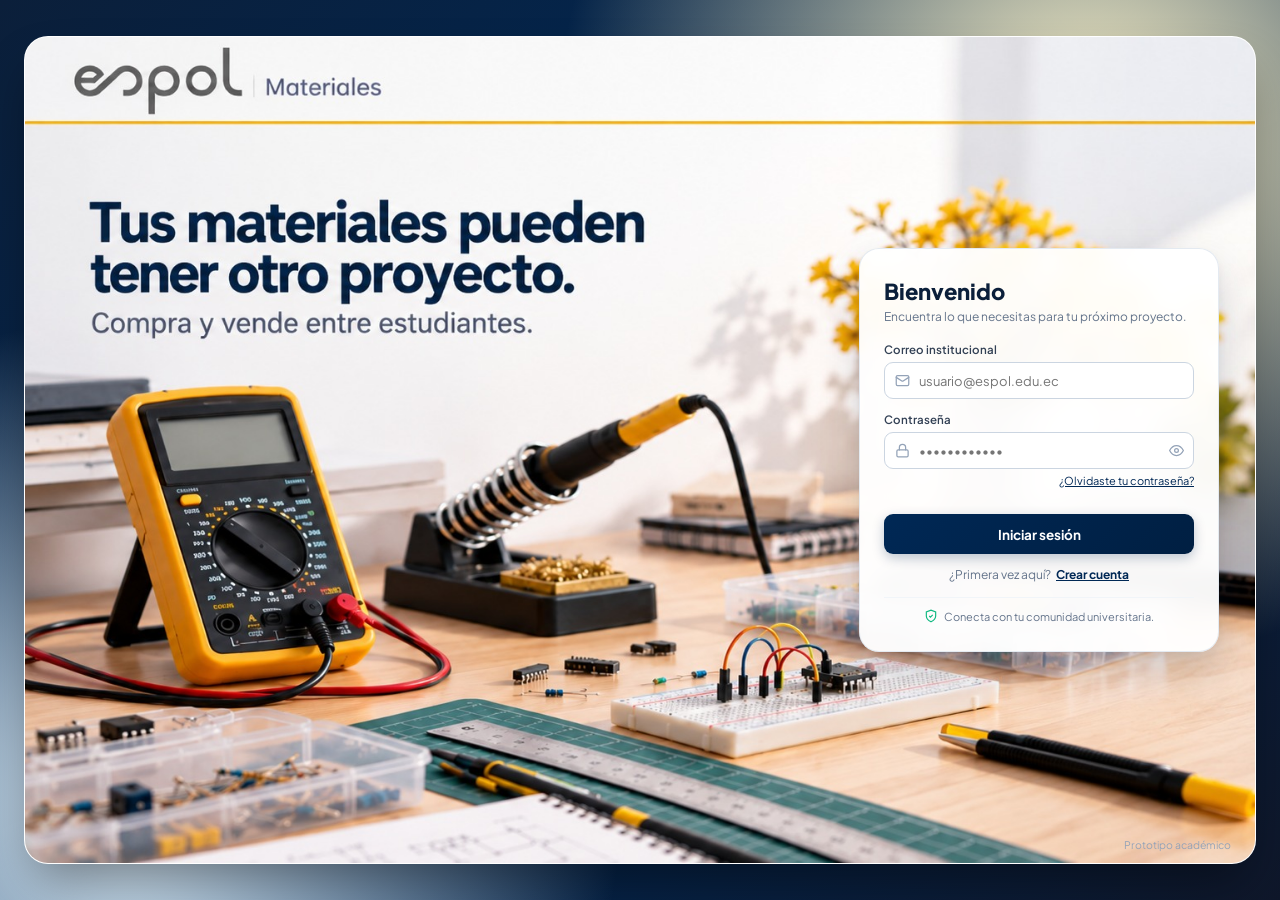
==== index.html @ a51bdaf1 "Enhance index.html with new styles and layout Updated styles and layout for improved design and resp" ====
<!DOCTYPE html>
<html lang="es">
<head>
  <meta charset="UTF-8" />
  <meta name="viewport" content="width=device-width, initial-scale=1.0" />
  <title>ESPOL Materiales</title>
  <link rel="preconnect" href="https://fonts.googleapis.com">
  <link rel="preconnect" href="https://fonts.gstatic.com" crossorigin>
  <link href="https://fonts.googleapis.com/css2?family=Plus+Jakarta+Sans:wght@400;500;600;700;800&display=swap" rel="stylesheet">
  <style>
    * {
      box-sizing: border-box;
      margin: 0;
      padding: 0;
      font-family: 'Plus Jakarta Sans', system-ui, -apple-system, sans-serif;
    }

    body {
      width: 100vw;
      height: 100vh;
      overflow: hidden;
      /* Fondo elegante que combina azul ESPOL con toques cálidos */
      background: radial-gradient(circle at 85% 15%, #fef3c7 0%, transparent 40%),
                  radial-gradient(circle at 10% 90%, #e0f2fe 0%, transparent 35%),
                  linear-gradient(135deg, #0b1f3a 0%, #002855 50%, #0f172a 100%);
      display: flex;
      justify-content: center;
      align-items: center;
      padding: 24px;
    }

    /* Contenedor tipo tarjeta marco */
    .viewport-canvas {
      position: relative;
      width: 100%;
      max-width: 1440px;
      height: 92vh;
      max-height: 850px;
      background: #ffffff;
      border-radius: 24px;
      overflow: hidden;
      box-shadow: 0 25px 50px -12px rgba(0, 0, 0, 0.45);
      border: 1px solid rgba(255, 255, 255, 0.2);
      display: flex;
      align-items: center;
    }

    /* Imagen con bordes redondeados y ajuste natural sin deformar */
    .bg-full {
      position: absolute;
      top: 0;
      left: 0;
      width: 100%;
      height: 100%;
      object-fit: cover;
      object-position: left center;
      z-index: 1;
    }

    /* Tarjeta de login flotante a la derecha */
    .login-container {
      position: absolute;
      top: 50%;
      right: 36px;
      transform: translateY(-50%);
      z-index: 10;
      width: 360px;
      max-width: 90%;
    }

    .login-card {
      background: rgba(255, 255, 255, 0.96);
      backdrop-filter: blur(12px);
      padding: 28px 24px;
      border-radius: 20px;
      box-shadow: 0 20px 40px rgba(0, 40, 85, 0.18), 0 4px 12px rgba(0, 0, 0, 0.05);
      border: 1px solid rgba(226, 232, 240, 0.9);
    }

    .login-card h2 {
      font-size: 22px;
      font-weight: 800;
      color: #0b1f3a;
      margin-bottom: 4px;
    }

    .login-card .subtitle {
      font-size: 12px;
      color: #64748b;
      margin-bottom: 18px;
    }

    .form-group {
      margin-bottom: 13px;
    }

    .form-group label {
      display: block;
      font-size: 11.5px;
      font-weight: 600;
      color: #334155;
      margin-bottom: 5px;
    }

    .input-wrapper {
      position: relative;
      display: flex;
      align-items: center;
    }

    .input-wrapper svg.icon-left {
      position: absolute;
      left: 11px;
      width: 15px;
      height: 15px;
      fill: none;
      stroke: #94a3b8;
      stroke-width: 2;
    }

    .input-wrapper input {
      width: 100%;
      padding: 9.5px 12px 9.5px 34px;
      border: 1px solid #cbd5e1;
      border-radius: 9px;
      font-size: 13px;
      color: #0f172a;
      outline: none;
      transition: all 0.2s;
    }

    .input-wrapper input:focus {
      border-color: #002855;
      box-shadow: 0 0 0 3px rgba(0, 40, 85, 0.1);
    }

    .password-toggle {
      position: absolute;
      right: 10px;
      background: none;
      border: none;
      cursor: pointer;
      display: flex;
      align-items: center;
      color: #94a3b8;
    }

    .forgot-link {
      display: flex;
      justify-content: flex-end;
      margin-top: 5px;
    }

    .forgot-link a {
      font-size: 11px;
      color: #002855;
      text-decoration: underline;
    }

    .btn-submit {
      width: 100%;
      margin-top: 14px;
      background: linear-gradient(135deg, #002855 0%, #001f42 100%);
      color: #ffffff;
      padding: 11.5px;
      border: none;
      border-radius: 9px;
      font-size: 13.5px;
      font-weight: 700;
      cursor: pointer;
      box-shadow: 0 4px 12px rgba(0, 40, 85, 0.25);
      transition: all 0.2s;
    }

    .btn-submit:hover {
      background: #001530;
      transform: translateY(-1px);
      box-shadow: 0 6px 16px rgba(0, 40, 85, 0.35);
    }

    .signup-row {
      text-align: center;
      margin-top: 13px;
      font-size: 12px;
      color: #64748b;
    }

    .signup-row a {
      color: #002855;
      font-weight: 700;
      text-decoration: underline;
      margin-left: 3px;
    }

    .community-badge {
      display: flex;
      align-items: center;
      justify-content: center;
      gap: 6px;
      margin-top: 15px;
      padding-top: 11px;
      border-top: 1px solid #f1f5f9;
      color: #64748b;
      font-size: 11px;
    }

    .community-badge svg {
      width: 14px;
      height: 14px;
      color: #10b981;
    }

    .academic-footer {
      position: absolute;
      bottom: 12px;
      right: 24px;
      font-size: 10.5px;
      color: #94a3b8;
      z-index: 10;
    }

    @media (max-width: 880px) {
      body {
        padding: 0;
      }
      .viewport-canvas {
        height: 100vh;
        border-radius: 0;
      }
      .login-container {
        position: relative;
        top: auto;
        right: auto;
        transform: none;
        margin: auto;
      }
    }
  </style>
</head>
<body>

  <div class="viewport-canvas">
    <img src="FONDO INICIAL.jpeg" alt="Fondo ESPOL Materiales" class="bg-full">

    <div class="login-container">
      <main class="login-card">
        <h2>Bienvenido</h2>
        <p class="subtitle">Encuentra lo que necesitas para tu próximo proyecto.</p>

        <form onsubmit="event.preventDefault(); window.location.href='dashboard.html';">
          <div class="form-group">
            <label for="email">Correo institucional</label>
            <div class="input-wrapper">
              <svg class="icon-left" viewBox="0 0 24 24" stroke-linecap="round" stroke-linejoin="round">
                <rect x="2" y="4" width="20" height="16" rx="2"></rect>
                <path d="m22 7-8.97 5.7a1.94 1.94 0 0 1-2.06 0L2 7"></path>
              </svg>
              <input type="email" id="email" placeholder="usuario@espol.edu.ec" required />
            </div>
          </div>

          <div class="form-group">
            <label for="password">Contraseña</label>
            <div class="input-wrapper">
              <svg class="icon-left" viewBox="0 0 24 24" stroke-linecap="round" stroke-linejoin="round">
                <rect x="3" y="11" width="18" height="11" rx="2" ry="2"></rect>
                <path d="M7 11V7a5 5 0 0 1 10 0v4"></path>
              </svg>
              <input type="password" id="password" placeholder="••••••••••••" required />
              <button type="button" class="password-toggle" id="togglePassword">
                <svg width="15" height="15" viewBox="0 0 24 24" fill="none" stroke="currentColor" stroke-width="2">
                  <path d="M1 12s4-8 11-8 11 8 11 8-4 8-11 8-11-8-11-8z"></path>
                  <circle cx="12" cy="12" r="3"></circle>
                </svg>
              </button>
            </div>
            <div class="forgot-link">
              <a href="#">¿Olvidaste tu contraseña?</a>
            </div>
          </div>

          <button type="submit" class="btn-submit">Iniciar sesión</button>

          <div class="signup-row">
            ¿Primera vez aquí? <a href="#">Crear cuenta</a>
          </div>

          <div class="community-badge">
            <svg viewBox="0 0 24 24" fill="none" stroke="currentColor" stroke-width="2">
              <path d="M12 22s8-4 8-10V5l-8-3-8 3v7c0 6 8 10 8 10z"></path>
              <path d="m9 12 2 2 4-4"></path>
            </svg>
            <span>Conecta con tu comunidad universitaria.</span>
          </div>
        </form>
      </main>
    </div>

    <div class="academic-footer">
      Prototipo académico
    </div>
  </div>

  <script>
    const toggleBtn = document.getElementById('togglePassword');
    const pwdInput = document.getElementById('password');
    toggleBtn.addEventListener('click', () => {
      pwdInput.type = pwdInput.type === 'password' ? 'text' : 'password';
    });
  </script>
</body>
</html>
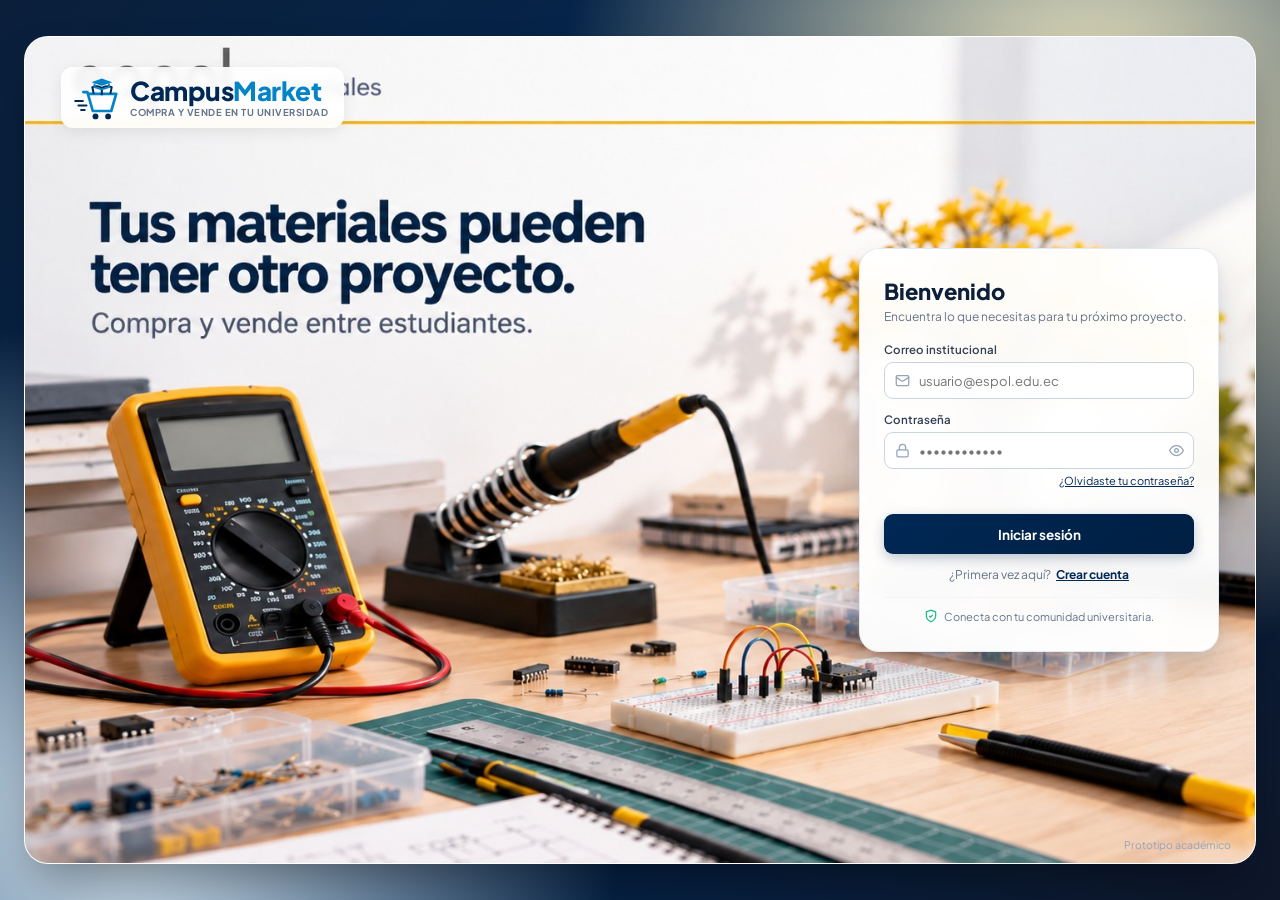
==== commit 0528ffe6: "Update title and add logo to index.html" ====
--- a/index.html
+++ b/index.html
@@ -3,7 +3,7 @@
 <head>
   <meta charset="UTF-8" />
   <meta name="viewport" content="width=device-width, initial-scale=1.0" />
-  <title>ESPOL Materiales</title>
+  <title>CampusMarket - Iniciar Sesión</title>
   <link rel="preconnect" href="https://fonts.googleapis.com">
   <link rel="preconnect" href="https://fonts.gstatic.com" crossorigin>
   <link href="https://fonts.googleapis.com/css2?family=Plus+Jakarta+Sans:wght@400;500;600;700;800&display=swap" rel="stylesheet">
@@ -19,7 +19,7 @@
       width: 100vw;
       height: 100vh;
       overflow: hidden;
-      /* Fondo elegante que combina azul ESPOL con toques cálidos */
+      /* Fondo elegante que combina azul con toques cálidos */
       background: radial-gradient(circle at 85% 15%, #fef3c7 0%, transparent 40%),
                   radial-gradient(circle at 10% 90%, #e0f2fe 0%, transparent 35%),
                   linear-gradient(135deg, #0b1f3a 0%, #002855 50%, #0f172a 100%);
@@ -55,6 +55,48 @@
       object-fit: cover;
       object-position: left center;
       z-index: 1;
+    }
+
+    /* LOGOTIPO NUEVO FLOTANTE (ESTILO CARRITO + LIBRO) */
+    .brand-top-left {
+      position: absolute;
+      top: 30px;
+      left: 36px;
+      z-index: 20;
+      display: flex;
+      align-items: center;
+      gap: 12px;
+      text-decoration: none;
+      background: rgba(255, 255, 255, 0.9);
+      padding: 8px 16px 8px 12px;
+      border-radius: 12px;
+      box-shadow: 0 4px 15px rgba(0,0,0,0.08);
+      backdrop-filter: blur(4px);
+    }
+    
+    .brand-text-container {
+      display: flex;
+      flex-direction: column;
+    }
+    
+    .brand-logo-text {
+      font-size: 26px;
+      font-weight: 800;
+      color: #002855;
+      letter-spacing: -0.5px;
+      line-height: 1.1;
+    }
+    
+    .brand-logo-text span {
+      color: #0284c7;
+    }
+    
+    .brand-subtitle {
+      font-size: 9.5px;
+      font-weight: 700;
+      color: #64748b;
+      letter-spacing: 0.5px;
+      text-transform: uppercase;
     }
 
     /* Tarjeta de login flotante a la derecha */
@@ -234,13 +276,40 @@
         transform: none;
         margin: auto;
       }
+      .brand-top-left {
+        top: 16px;
+        left: 16px;
+      }
     }
   </style>
 </head>
 <body>
 
   <div class="viewport-canvas">
-    <img src="FONDO INICIAL.jpeg" alt="Fondo ESPOL Materiales" class="bg-full">
+    <img src="FONDO INICIAL.jpeg" alt="Fondo CampusMarket" class="bg-full">
+
+    <!-- LOGO AÑADIDO EXACTAMENTE COMO EL DISEÑO SOLICITADO -->
+    <a href="#" class="brand-top-left">
+      <svg width="45" height="45" viewBox="0 0 100 100" fill="none" xmlns="http://www.w3.org/2000/svg">
+        <!-- Líneas de velocidad traseras -->
+        <path d="M 5 58 L 22 58 M 12 68 L 30 68 M 18 78 L 26 78" stroke="#002855" stroke-width="4.5" stroke-linecap="round"/>
+        <!-- Estructura del carrito -->
+        <path d="M 23 38 L 32 38 L 44 80 L 85 80 L 96 42 L 35 42" fill="none" stroke="#0284c7" stroke-width="6" stroke-linecap="round" stroke-linejoin="round"/>
+        <!-- Ruedas -->
+        <circle cx="50" cy="92" r="6.5" fill="#002855"/>
+        <circle cx="78" cy="92" r="6.5" fill="#002855"/>
+        <!-- Libro abierto interior -->
+        <path d="M 46 42 L 43 27 Q 56 22 64 29 Q 73 22 86 27 L 83 42" fill="none" stroke="#002855" stroke-width="4.5" stroke-linejoin="round"/>
+        <line x1="64" y1="29" x2="64" y2="45" stroke="#002855" stroke-width="4.5"/>
+        <!-- Birrete universitario superior -->
+        <polygon points="64,8 41,16 64,24 87,16" fill="#0284c7"/>
+        <path d="M 48,19 V 27 L 64,32 L 80,27 V 19" fill="none" stroke="#0284c7" stroke-width="4" stroke-linejoin="round"/>
+      </svg>
+      <div class="brand-text-container">
+        <span class="brand-logo-text">Campus<span>Market</span></span>
+        <span class="brand-subtitle">Compra y vende en tu universidad</span>
+      </div>
+    </a>
 
     <div class="login-container">
       <main class="login-card">
@@ -282,7 +351,7 @@
           <button type="submit" class="btn-submit">Iniciar sesión</button>
 
           <div class="signup-row">
-            ¿Primera vez aquí? <a href="#">Crear cuenta</a>
+            ¿Primera vez aquí? <a href="registro.html">Crear cuenta</a>
           </div>
 
           <div class="community-badge">
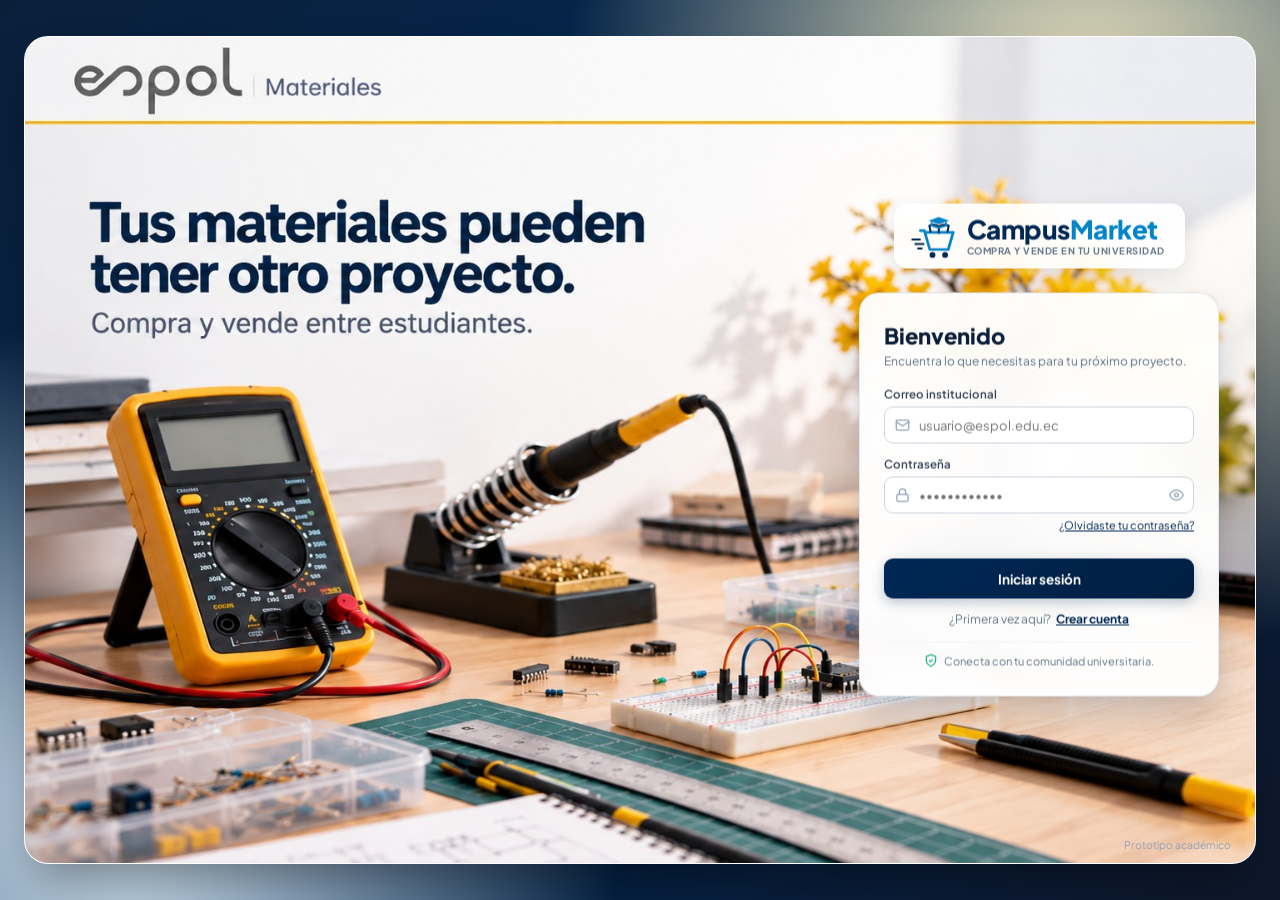
==== commit fe795898: "Refactor login layout and styles in index.html Reposition logo and adjust styles for login wrapper a" ====
--- a/index.html
+++ b/index.html
@@ -19,7 +19,6 @@
       width: 100vw;
       height: 100vh;
       overflow: hidden;
-      /* Fondo elegante que combina azul con toques cálidos */
       background: radial-gradient(circle at 85% 15%, #fef3c7 0%, transparent 40%),
                   radial-gradient(circle at 10% 90%, #e0f2fe 0%, transparent 35%),
                   linear-gradient(135deg, #0b1f3a 0%, #002855 50%, #0f172a 100%);
@@ -29,7 +28,6 @@
       padding: 24px;
     }
 
-    /* Contenedor tipo tarjeta marco */
     .viewport-canvas {
       position: relative;
       width: 100%;
@@ -45,7 +43,6 @@
       align-items: center;
     }
 
-    /* Imagen con bordes redondeados y ajuste natural sin deformar */
     .bg-full {
       position: absolute;
       top: 0;
@@ -57,21 +54,31 @@
       z-index: 1;
     }
 
-    /* LOGOTIPO NUEVO FLOTANTE (ESTILO CARRITO + LIBRO) */
-    .brand-top-left {
-      position: absolute;
-      top: 30px;
-      left: 36px;
-      z-index: 20;
+    .login-wrapper {
+      position: absolute;
+      top: 50%;
+      right: 36px;
+      transform: translateY(-50%);
+      z-index: 10;
+      width: 360px;
+      max-width: 90%;
+      display: flex;
+      flex-direction: column;
+      align-items: center;
+    }
+
+    /* LOGOTIPO REPOSICIONADO SOBRE LA TARJETA */
+    .brand-top-center {
       display: flex;
       align-items: center;
       gap: 12px;
       text-decoration: none;
-      background: rgba(255, 255, 255, 0.9);
-      padding: 8px 16px 8px 12px;
-      border-radius: 12px;
-      box-shadow: 0 4px 15px rgba(0,0,0,0.08);
-      backdrop-filter: blur(4px);
+      background: rgba(255, 255, 255, 0.95);
+      padding: 10px 20px 10px 16px;
+      border-radius: 14px;
+      box-shadow: 0 8px 25px rgba(0,0,0,0.1);
+      backdrop-filter: blur(8px);
+      margin-bottom: 24px; /* Espacio entre el logo y la tarjeta de login */
     }
     
     .brand-text-container {
@@ -99,17 +106,6 @@
       text-transform: uppercase;
     }
 
-    /* Tarjeta de login flotante a la derecha */
-    .login-container {
-      position: absolute;
-      top: 50%;
-      right: 36px;
-      transform: translateY(-50%);
-      z-index: 10;
-      width: 360px;
-      max-width: 90%;
-    }
-
     .login-card {
       background: rgba(255, 255, 255, 0.96);
       backdrop-filter: blur(12px);
@@ -117,6 +113,7 @@
       border-radius: 20px;
       box-shadow: 0 20px 40px rgba(0, 40, 85, 0.18), 0 4px 12px rgba(0, 0, 0, 0.05);
       border: 1px solid rgba(226, 232, 240, 0.9);
+      width: 100%;
     }
 
     .login-card h2 {
@@ -269,17 +266,13 @@
         height: 100vh;
         border-radius: 0;
       }
-      .login-container {
+      .login-wrapper {
         position: relative;
         top: auto;
         right: auto;
         transform: none;
         margin: auto;
       }
-      .brand-top-left {
-        top: 16px;
-        left: 16px;
-      }
     }
   </style>
 </head>
@@ -288,30 +281,31 @@
   <div class="viewport-canvas">
     <img src="FONDO INICIAL.jpeg" alt="Fondo CampusMarket" class="bg-full">
 
-    <!-- LOGO AÑADIDO EXACTAMENTE COMO EL DISEÑO SOLICITADO -->
-    <a href="#" class="brand-top-left">
-      <svg width="45" height="45" viewBox="0 0 100 100" fill="none" xmlns="http://www.w3.org/2000/svg">
-        <!-- Líneas de velocidad traseras -->
-        <path d="M 5 58 L 22 58 M 12 68 L 30 68 M 18 78 L 26 78" stroke="#002855" stroke-width="4.5" stroke-linecap="round"/>
-        <!-- Estructura del carrito -->
-        <path d="M 23 38 L 32 38 L 44 80 L 85 80 L 96 42 L 35 42" fill="none" stroke="#0284c7" stroke-width="6" stroke-linecap="round" stroke-linejoin="round"/>
-        <!-- Ruedas -->
-        <circle cx="50" cy="92" r="6.5" fill="#002855"/>
-        <circle cx="78" cy="92" r="6.5" fill="#002855"/>
-        <!-- Libro abierto interior -->
-        <path d="M 46 42 L 43 27 Q 56 22 64 29 Q 73 22 86 27 L 83 42" fill="none" stroke="#002855" stroke-width="4.5" stroke-linejoin="round"/>
-        <line x1="64" y1="29" x2="64" y2="45" stroke="#002855" stroke-width="4.5"/>
-        <!-- Birrete universitario superior -->
-        <polygon points="64,8 41,16 64,24 87,16" fill="#0284c7"/>
-        <path d="M 48,19 V 27 L 64,32 L 80,27 V 19" fill="none" stroke="#0284c7" stroke-width="4" stroke-linejoin="round"/>
-      </svg>
-      <div class="brand-text-container">
-        <span class="brand-logo-text">Campus<span>Market</span></span>
-        <span class="brand-subtitle">Compra y vende en tu universidad</span>
-      </div>
-    </a>
-
-    <div class="login-container">
+    <div class="login-wrapper">
+      
+      <!-- LOGO MOVIDO ARRIBA DE "BIENVENIDO" -->
+      <a href="#" class="brand-top-center">
+        <svg width="45" height="45" viewBox="0 0 100 100" fill="none" xmlns="http://www.w3.org/2000/svg">
+          <!-- Líneas de velocidad traseras -->
+          <path d="M 5 58 L 22 58 M 12 68 L 30 68 M 18 78 L 26 78" stroke="#002855" stroke-width="4.5" stroke-linecap="round"/>
+          <!-- Estructura del carrito -->
+          <path d="M 23 38 L 32 38 L 44 80 L 85 80 L 96 42 L 35 42" fill="none" stroke="#0284c7" stroke-width="6" stroke-linecap="round" stroke-linejoin="round"/>
+          <!-- Ruedas -->
+          <circle cx="50" cy="92" r="6.5" fill="#002855"/>
+          <circle cx="78" cy="92" r="6.5" fill="#002855"/>
+          <!-- Libro abierto interior -->
+          <path d="M 46 42 L 43 27 Q 56 22 64 29 Q 73 22 86 27 L 83 42" fill="none" stroke="#002855" stroke-width="4.5" stroke-linejoin="round"/>
+          <line x1="64" y1="29" x2="64" y2="45" stroke="#002855" stroke-width="4.5"/>
+          <!-- Birrete universitario superior -->
+          <polygon points="64,8 41,16 64,24 87,16" fill="#0284c7"/>
+          <path d="M 48,19 V 27 L 64,32 L 80,27 V 19" fill="none" stroke="#0284c7" stroke-width="4" stroke-linejoin="round"/>
+        </svg>
+        <div class="brand-text-container">
+          <span class="brand-logo-text">Campus<span>Market</span></span>
+          <span class="brand-subtitle">Compra y vende en tu universidad</span>
+        </div>
+      </a>
+
       <main class="login-card">
         <h2>Bienvenido</h2>
         <p class="subtitle">Encuentra lo que necesitas para tu próximo proyecto.</p>
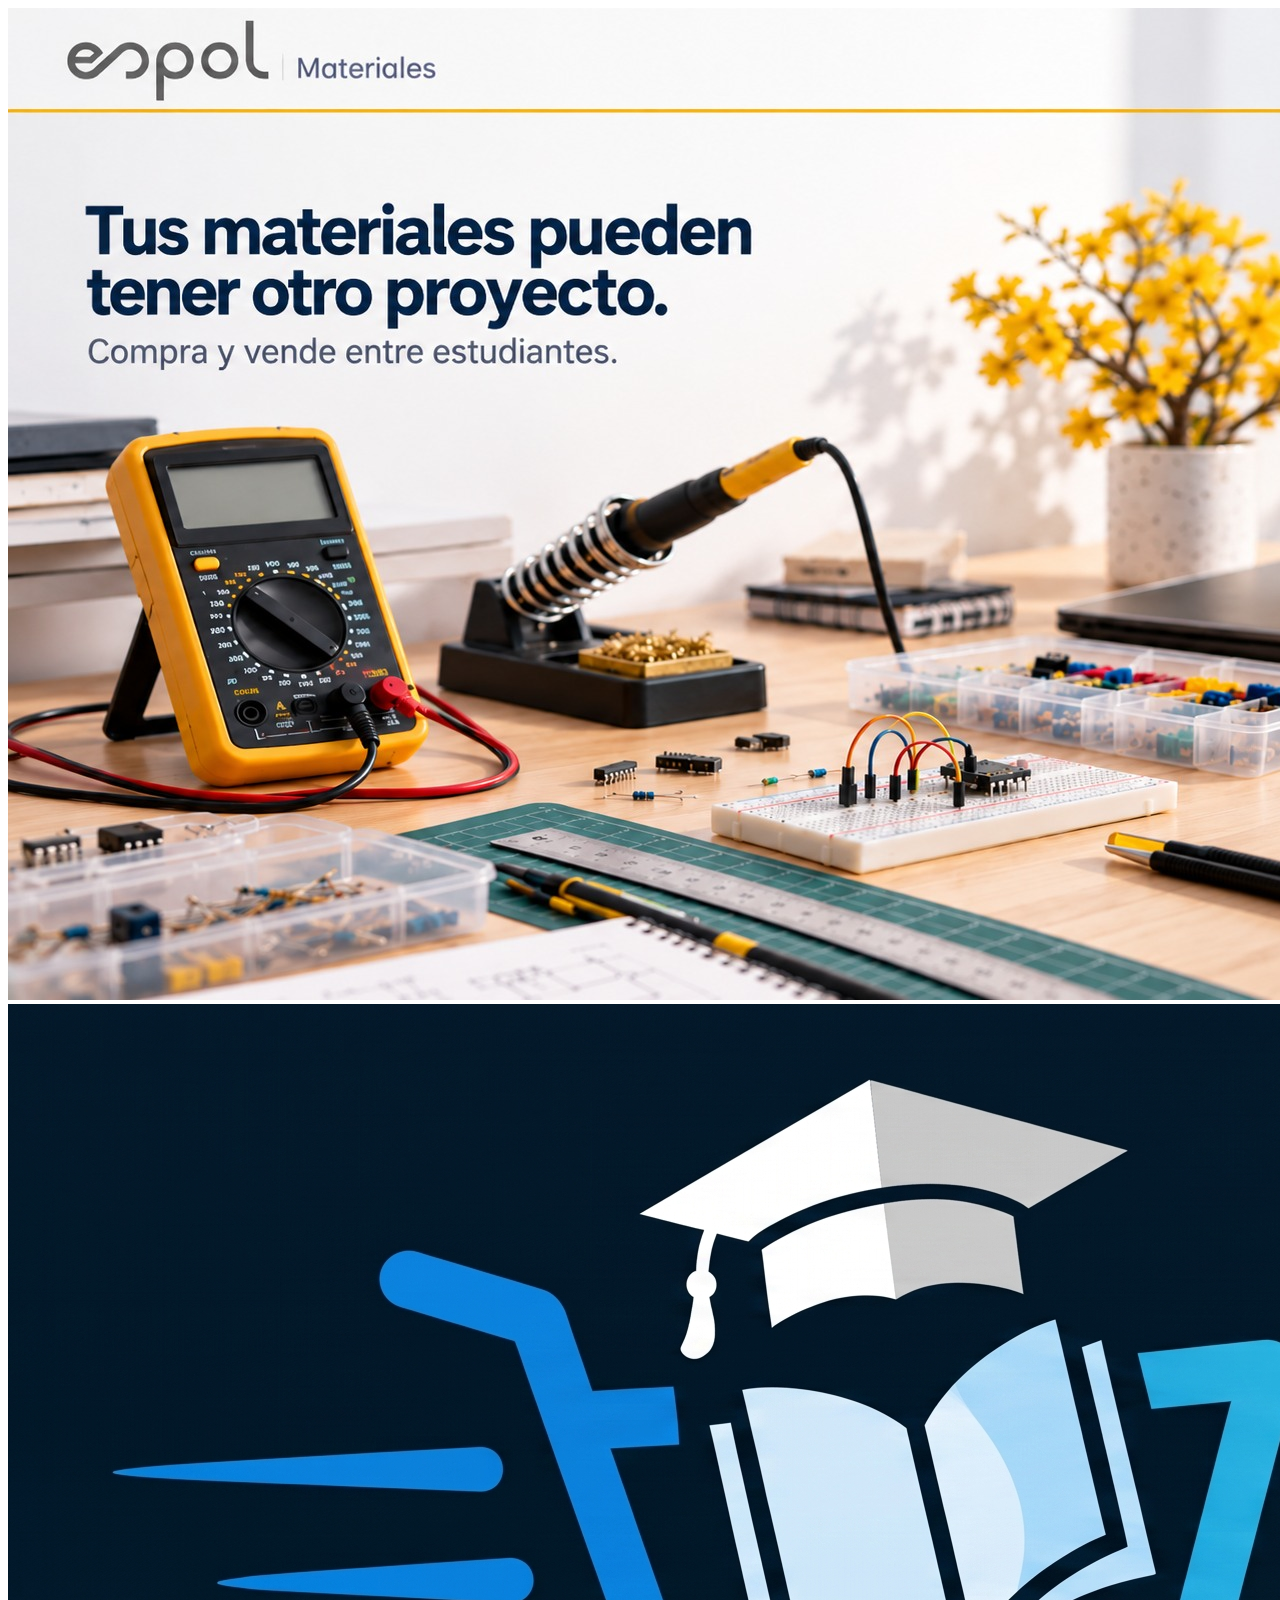
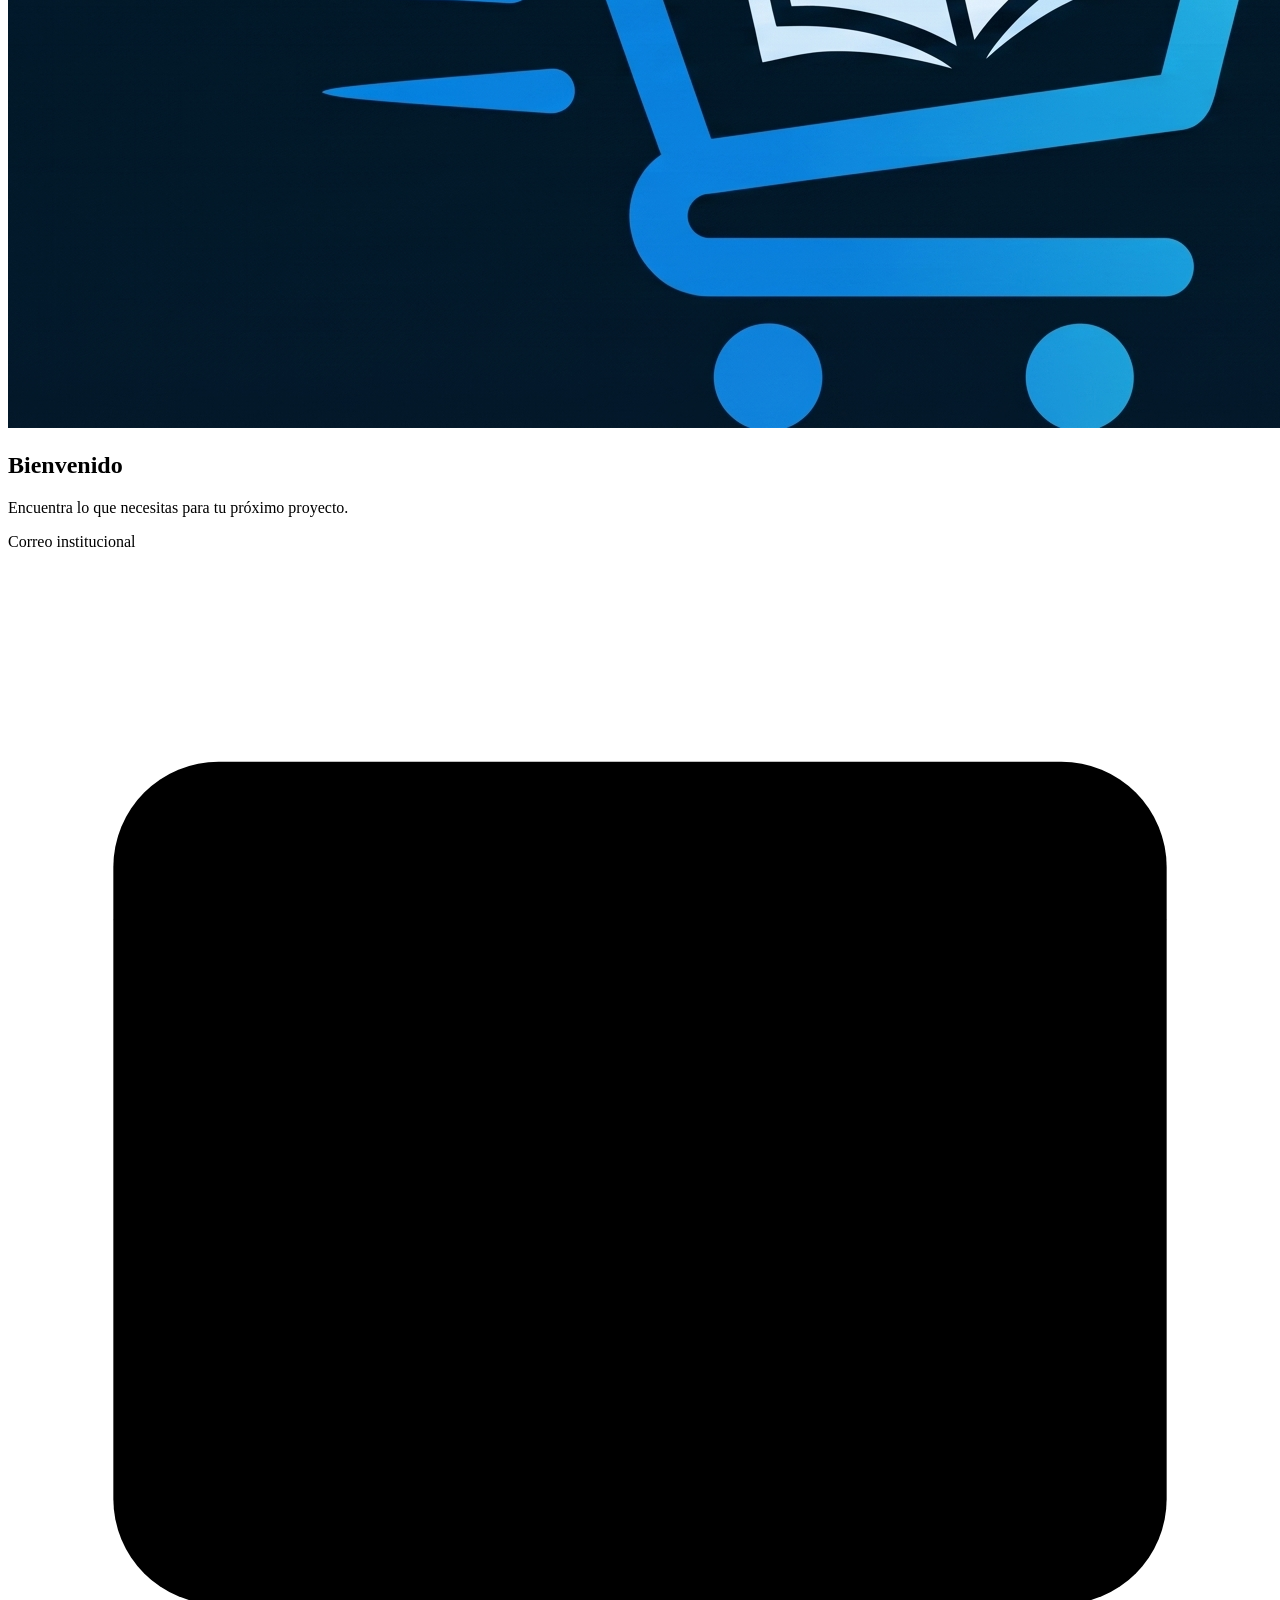
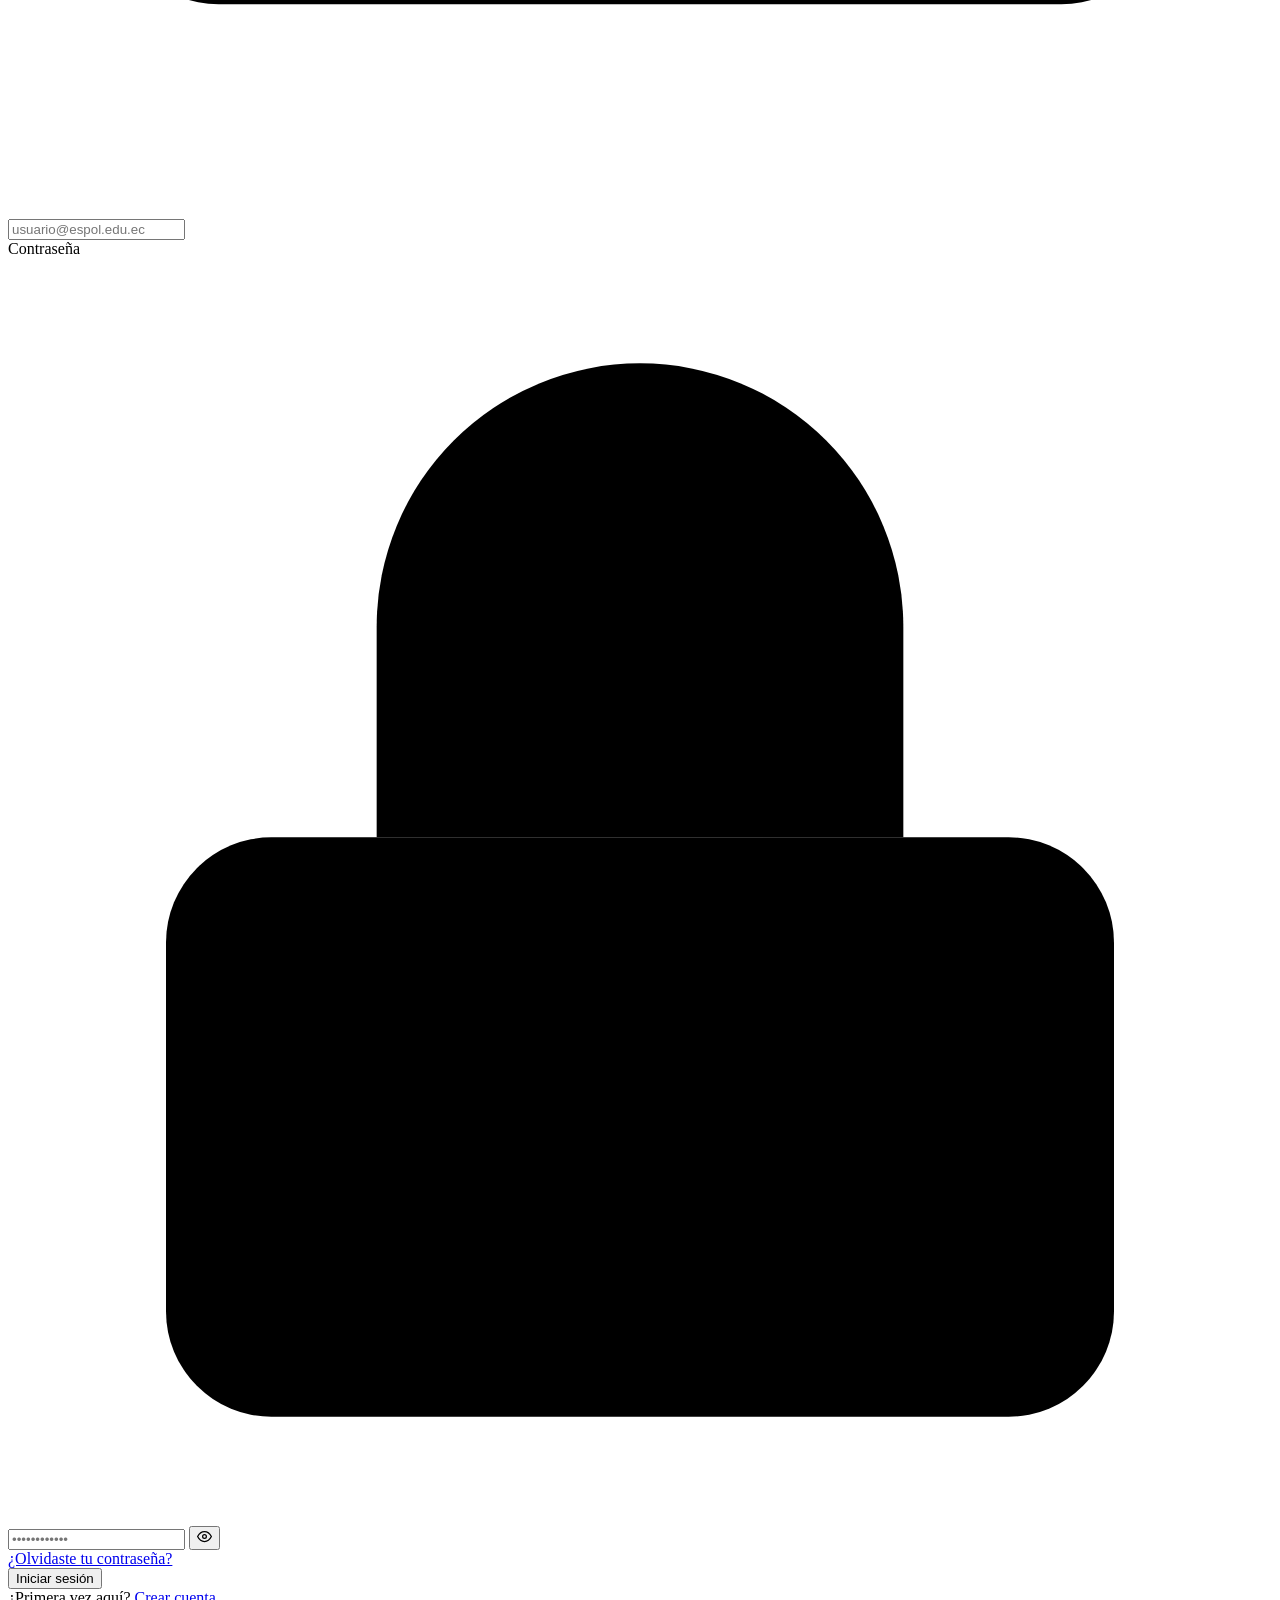
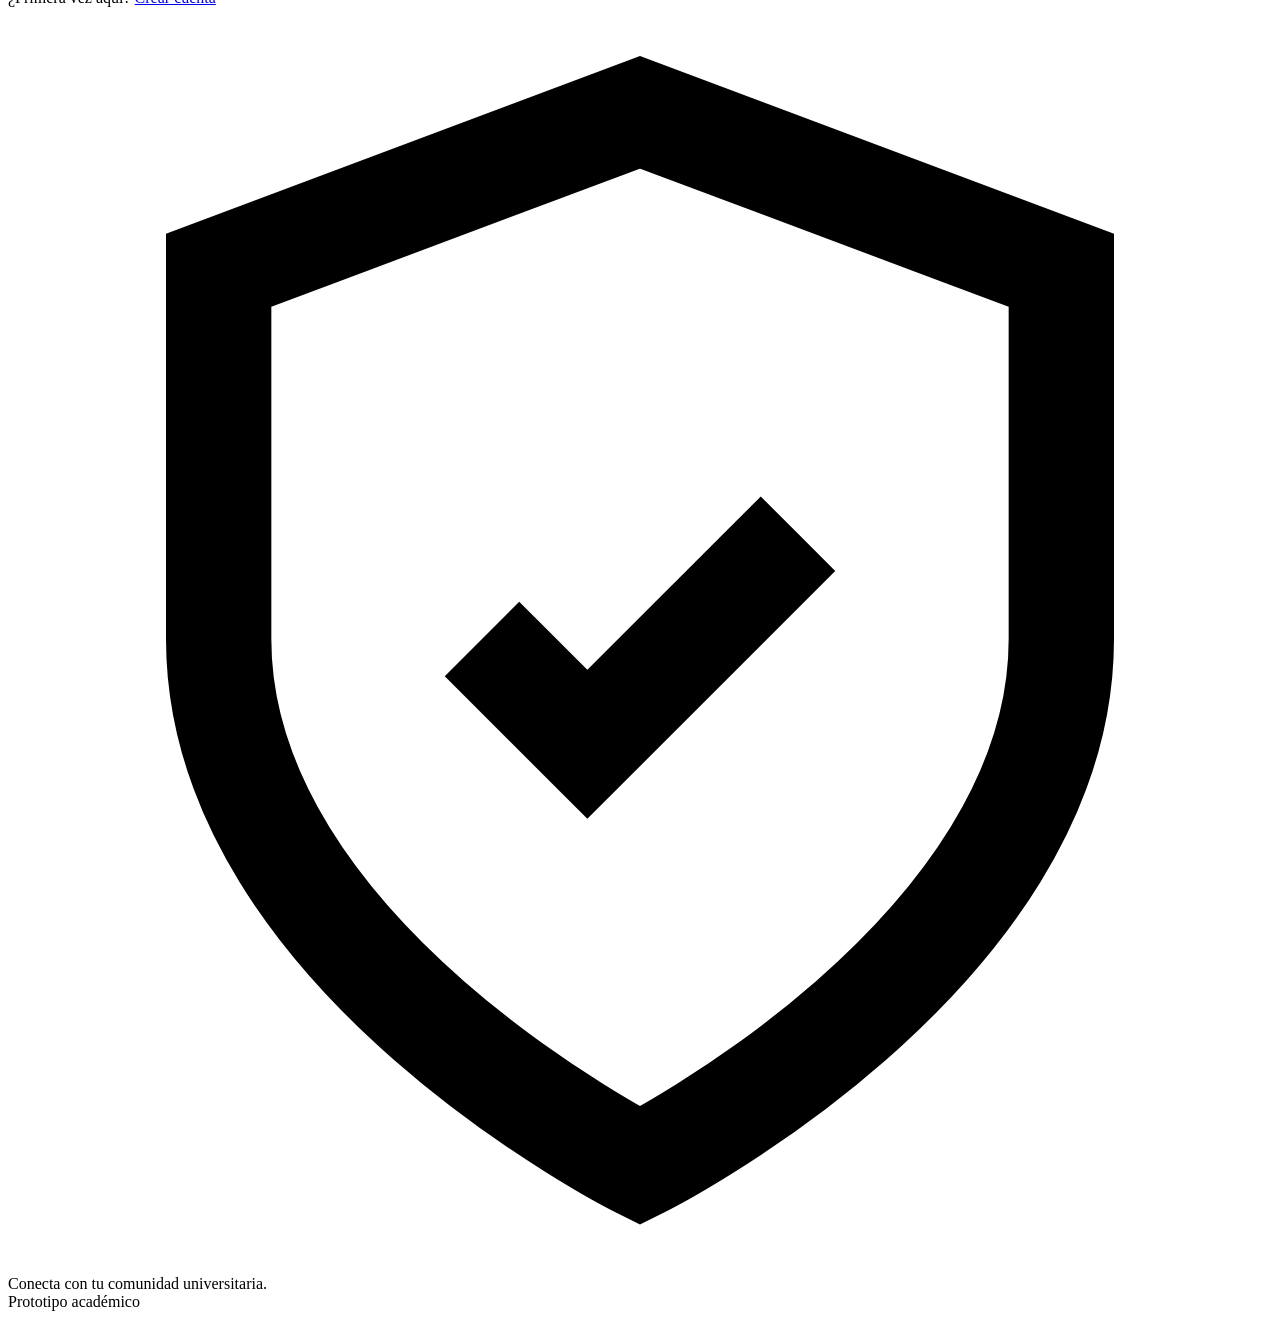
==== commit c0cb40a8: "Refactor index.html to use external CSS and update logo Removed inline styles and added a link to an" ====
--- a/index.html
+++ b/index.html
@@ -7,303 +7,20 @@
   <link rel="preconnect" href="https://fonts.googleapis.com">
   <link rel="preconnect" href="https://fonts.gstatic.com" crossorigin>
   <link href="https://fonts.googleapis.com/css2?family=Plus+Jakarta+Sans:wght@400;500;600;700;800&display=swap" rel="stylesheet">
-  <style>
-    * {
-      box-sizing: border-box;
-      margin: 0;
-      padding: 0;
-      font-family: 'Plus Jakarta Sans', system-ui, -apple-system, sans-serif;
-    }
+  <!-- Conectado al CSS centralizado -->
+  <link rel="stylesheet" href="style.css">
+</head>
+<body class="body-auth">
 
-    body {
-      width: 100vw;
-      height: 100vh;
-      overflow: hidden;
-      background: radial-gradient(circle at 85% 15%, #fef3c7 0%, transparent 40%),
-                  radial-gradient(circle at 10% 90%, #e0f2fe 0%, transparent 35%),
-                  linear-gradient(135deg, #0b1f3a 0%, #002855 50%, #0f172a 100%);
-      display: flex;
-      justify-content: center;
-      align-items: center;
-      padding: 24px;
-    }
-
-    .viewport-canvas {
-      position: relative;
-      width: 100%;
-      max-width: 1440px;
-      height: 92vh;
-      max-height: 850px;
-      background: #ffffff;
-      border-radius: 24px;
-      overflow: hidden;
-      box-shadow: 0 25px 50px -12px rgba(0, 0, 0, 0.45);
-      border: 1px solid rgba(255, 255, 255, 0.2);
-      display: flex;
-      align-items: center;
-    }
-
-    .bg-full {
-      position: absolute;
-      top: 0;
-      left: 0;
-      width: 100%;
-      height: 100%;
-      object-fit: cover;
-      object-position: left center;
-      z-index: 1;
-    }
-
-    .login-wrapper {
-      position: absolute;
-      top: 50%;
-      right: 36px;
-      transform: translateY(-50%);
-      z-index: 10;
-      width: 360px;
-      max-width: 90%;
-      display: flex;
-      flex-direction: column;
-      align-items: center;
-    }
-
-    /* LOGOTIPO REPOSICIONADO SOBRE LA TARJETA */
-    .brand-top-center {
-      display: flex;
-      align-items: center;
-      gap: 12px;
-      text-decoration: none;
-      background: rgba(255, 255, 255, 0.95);
-      padding: 10px 20px 10px 16px;
-      border-radius: 14px;
-      box-shadow: 0 8px 25px rgba(0,0,0,0.1);
-      backdrop-filter: blur(8px);
-      margin-bottom: 24px; /* Espacio entre el logo y la tarjeta de login */
-    }
-    
-    .brand-text-container {
-      display: flex;
-      flex-direction: column;
-    }
-    
-    .brand-logo-text {
-      font-size: 26px;
-      font-weight: 800;
-      color: #002855;
-      letter-spacing: -0.5px;
-      line-height: 1.1;
-    }
-    
-    .brand-logo-text span {
-      color: #0284c7;
-    }
-    
-    .brand-subtitle {
-      font-size: 9.5px;
-      font-weight: 700;
-      color: #64748b;
-      letter-spacing: 0.5px;
-      text-transform: uppercase;
-    }
-
-    .login-card {
-      background: rgba(255, 255, 255, 0.96);
-      backdrop-filter: blur(12px);
-      padding: 28px 24px;
-      border-radius: 20px;
-      box-shadow: 0 20px 40px rgba(0, 40, 85, 0.18), 0 4px 12px rgba(0, 0, 0, 0.05);
-      border: 1px solid rgba(226, 232, 240, 0.9);
-      width: 100%;
-    }
-
-    .login-card h2 {
-      font-size: 22px;
-      font-weight: 800;
-      color: #0b1f3a;
-      margin-bottom: 4px;
-    }
-
-    .login-card .subtitle {
-      font-size: 12px;
-      color: #64748b;
-      margin-bottom: 18px;
-    }
-
-    .form-group {
-      margin-bottom: 13px;
-    }
-
-    .form-group label {
-      display: block;
-      font-size: 11.5px;
-      font-weight: 600;
-      color: #334155;
-      margin-bottom: 5px;
-    }
-
-    .input-wrapper {
-      position: relative;
-      display: flex;
-      align-items: center;
-    }
-
-    .input-wrapper svg.icon-left {
-      position: absolute;
-      left: 11px;
-      width: 15px;
-      height: 15px;
-      fill: none;
-      stroke: #94a3b8;
-      stroke-width: 2;
-    }
-
-    .input-wrapper input {
-      width: 100%;
-      padding: 9.5px 12px 9.5px 34px;
-      border: 1px solid #cbd5e1;
-      border-radius: 9px;
-      font-size: 13px;
-      color: #0f172a;
-      outline: none;
-      transition: all 0.2s;
-    }
-
-    .input-wrapper input:focus {
-      border-color: #002855;
-      box-shadow: 0 0 0 3px rgba(0, 40, 85, 0.1);
-    }
-
-    .password-toggle {
-      position: absolute;
-      right: 10px;
-      background: none;
-      border: none;
-      cursor: pointer;
-      display: flex;
-      align-items: center;
-      color: #94a3b8;
-    }
-
-    .forgot-link {
-      display: flex;
-      justify-content: flex-end;
-      margin-top: 5px;
-    }
-
-    .forgot-link a {
-      font-size: 11px;
-      color: #002855;
-      text-decoration: underline;
-    }
-
-    .btn-submit {
-      width: 100%;
-      margin-top: 14px;
-      background: linear-gradient(135deg, #002855 0%, #001f42 100%);
-      color: #ffffff;
-      padding: 11.5px;
-      border: none;
-      border-radius: 9px;
-      font-size: 13.5px;
-      font-weight: 700;
-      cursor: pointer;
-      box-shadow: 0 4px 12px rgba(0, 40, 85, 0.25);
-      transition: all 0.2s;
-    }
-
-    .btn-submit:hover {
-      background: #001530;
-      transform: translateY(-1px);
-      box-shadow: 0 6px 16px rgba(0, 40, 85, 0.35);
-    }
-
-    .signup-row {
-      text-align: center;
-      margin-top: 13px;
-      font-size: 12px;
-      color: #64748b;
-    }
-
-    .signup-row a {
-      color: #002855;
-      font-weight: 700;
-      text-decoration: underline;
-      margin-left: 3px;
-    }
-
-    .community-badge {
-      display: flex;
-      align-items: center;
-      justify-content: center;
-      gap: 6px;
-      margin-top: 15px;
-      padding-top: 11px;
-      border-top: 1px solid #f1f5f9;
-      color: #64748b;
-      font-size: 11px;
-    }
-
-    .community-badge svg {
-      width: 14px;
-      height: 14px;
-      color: #10b981;
-    }
-
-    .academic-footer {
-      position: absolute;
-      bottom: 12px;
-      right: 24px;
-      font-size: 10.5px;
-      color: #94a3b8;
-      z-index: 10;
-    }
-
-    @media (max-width: 880px) {
-      body {
-        padding: 0;
-      }
-      .viewport-canvas {
-        height: 100vh;
-        border-radius: 0;
-      }
-      .login-wrapper {
-        position: relative;
-        top: auto;
-        right: auto;
-        transform: none;
-        margin: auto;
-      }
-    }
-  </style>
-</head>
-<body>
+  <img src="FONDO INICIAL.jpeg" alt="Fondo CampusMarket" class="bg-full">
 
   <div class="viewport-canvas">
-    <img src="FONDO INICIAL.jpeg" alt="Fondo CampusMarket" class="bg-full">
 
     <div class="login-wrapper">
       
-      <!-- LOGO MOVIDO ARRIBA DE "BIENVENIDO" -->
+      <!-- Llamada a tu imagen de logo -->
       <a href="#" class="brand-top-center">
-        <svg width="45" height="45" viewBox="0 0 100 100" fill="none" xmlns="http://www.w3.org/2000/svg">
-          <!-- Líneas de velocidad traseras -->
-          <path d="M 5 58 L 22 58 M 12 68 L 30 68 M 18 78 L 26 78" stroke="#002855" stroke-width="4.5" stroke-linecap="round"/>
-          <!-- Estructura del carrito -->
-          <path d="M 23 38 L 32 38 L 44 80 L 85 80 L 96 42 L 35 42" fill="none" stroke="#0284c7" stroke-width="6" stroke-linecap="round" stroke-linejoin="round"/>
-          <!-- Ruedas -->
-          <circle cx="50" cy="92" r="6.5" fill="#002855"/>
-          <circle cx="78" cy="92" r="6.5" fill="#002855"/>
-          <!-- Libro abierto interior -->
-          <path d="M 46 42 L 43 27 Q 56 22 64 29 Q 73 22 86 27 L 83 42" fill="none" stroke="#002855" stroke-width="4.5" stroke-linejoin="round"/>
-          <line x1="64" y1="29" x2="64" y2="45" stroke="#002855" stroke-width="4.5"/>
-          <!-- Birrete universitario superior -->
-          <polygon points="64,8 41,16 64,24 87,16" fill="#0284c7"/>
-          <path d="M 48,19 V 27 L 64,32 L 80,27 V 19" fill="none" stroke="#0284c7" stroke-width="4" stroke-linejoin="round"/>
-        </svg>
-        <div class="brand-text-container">
-          <span class="brand-logo-text">Campus<span>Market</span></span>
-          <span class="brand-subtitle">Compra y vende en tu universidad</span>
-        </div>
+        <img src="CAMPUS.jpg" alt="CampusMarket" class="logo-img">
       </a>
 
       <main class="login-card">
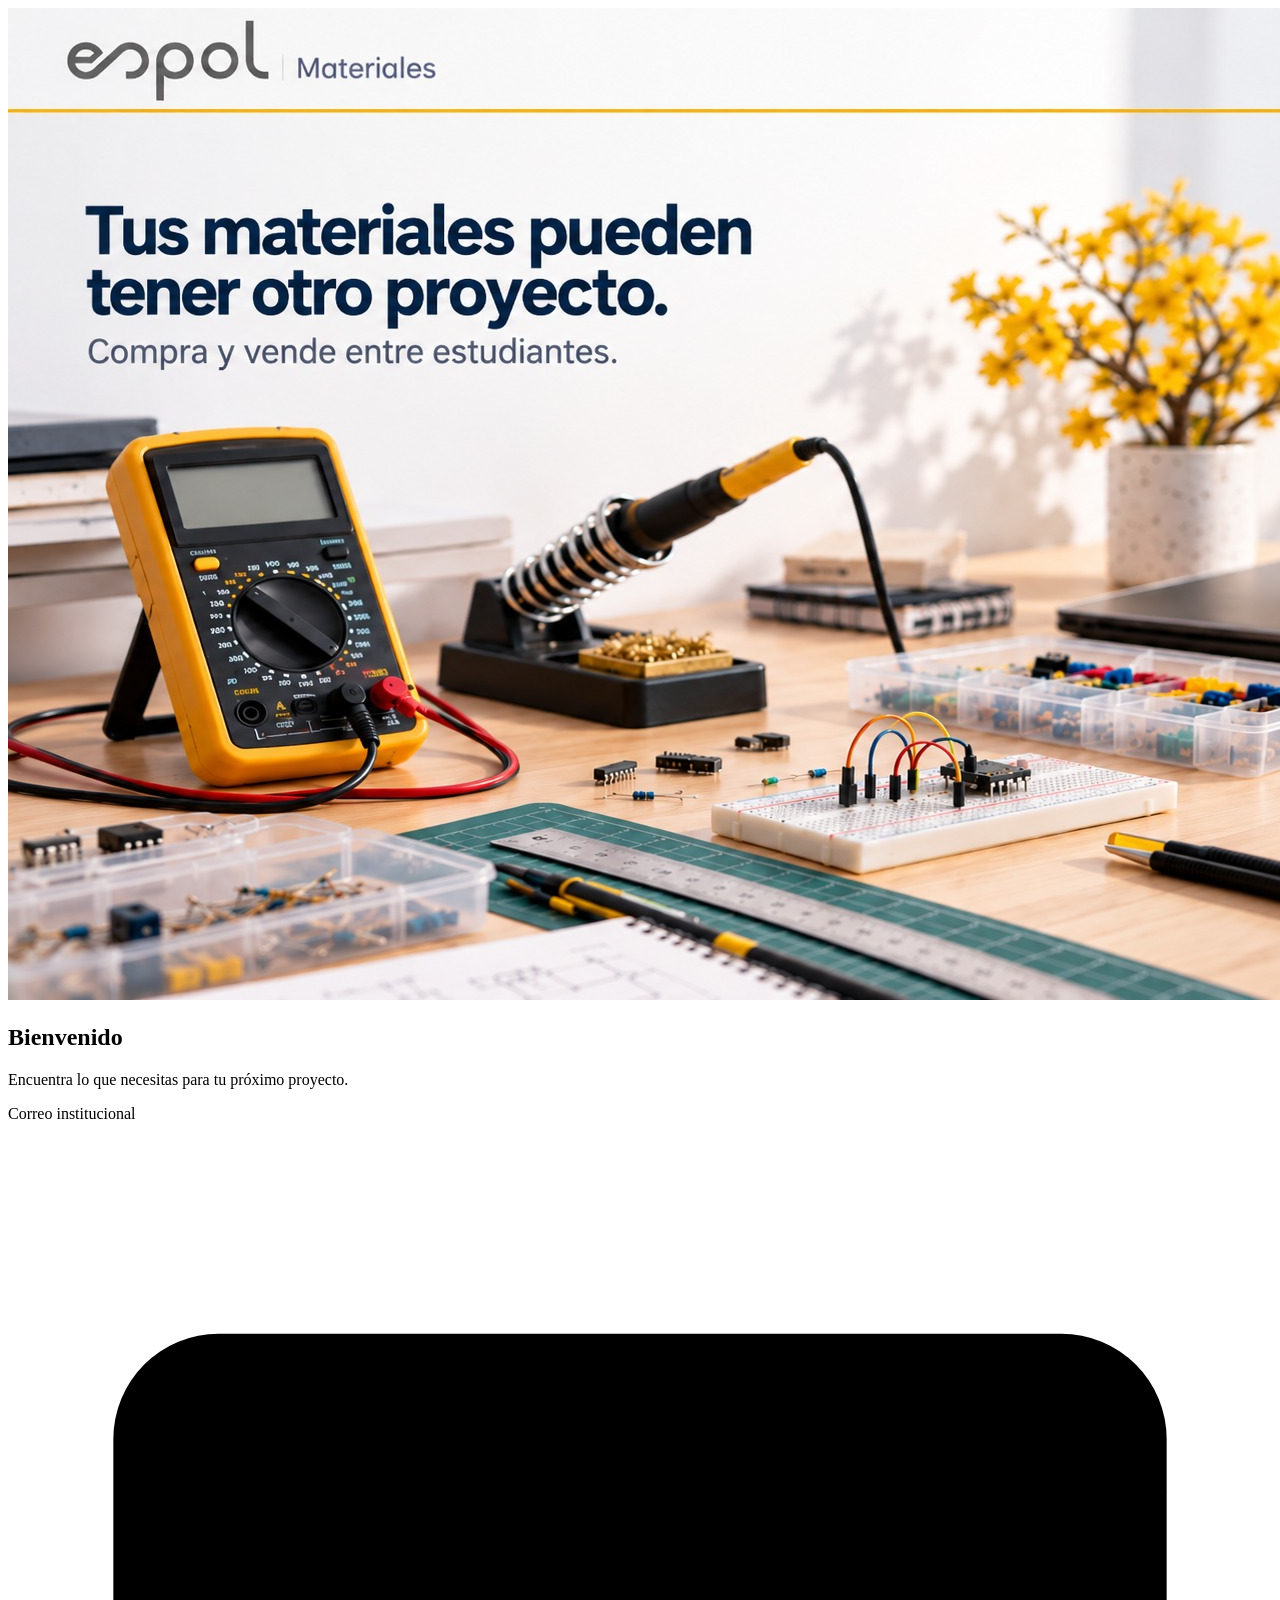
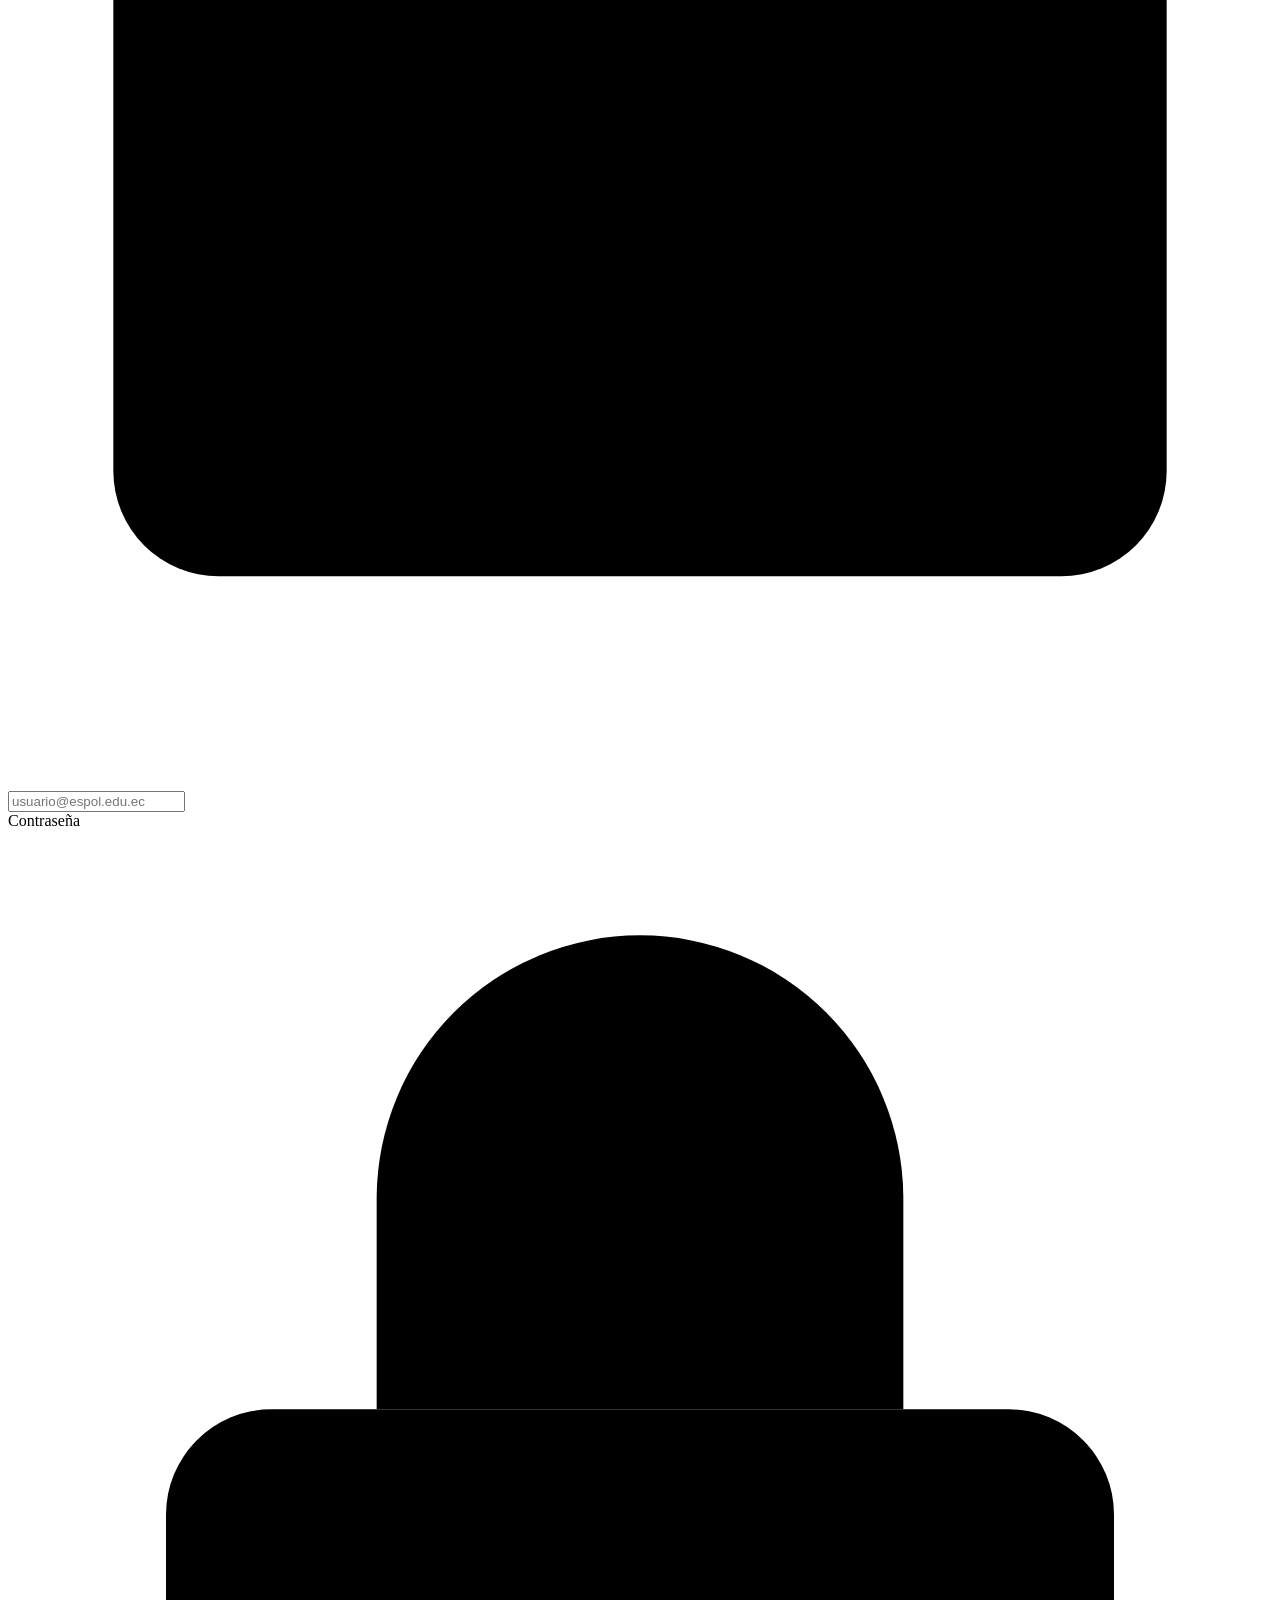
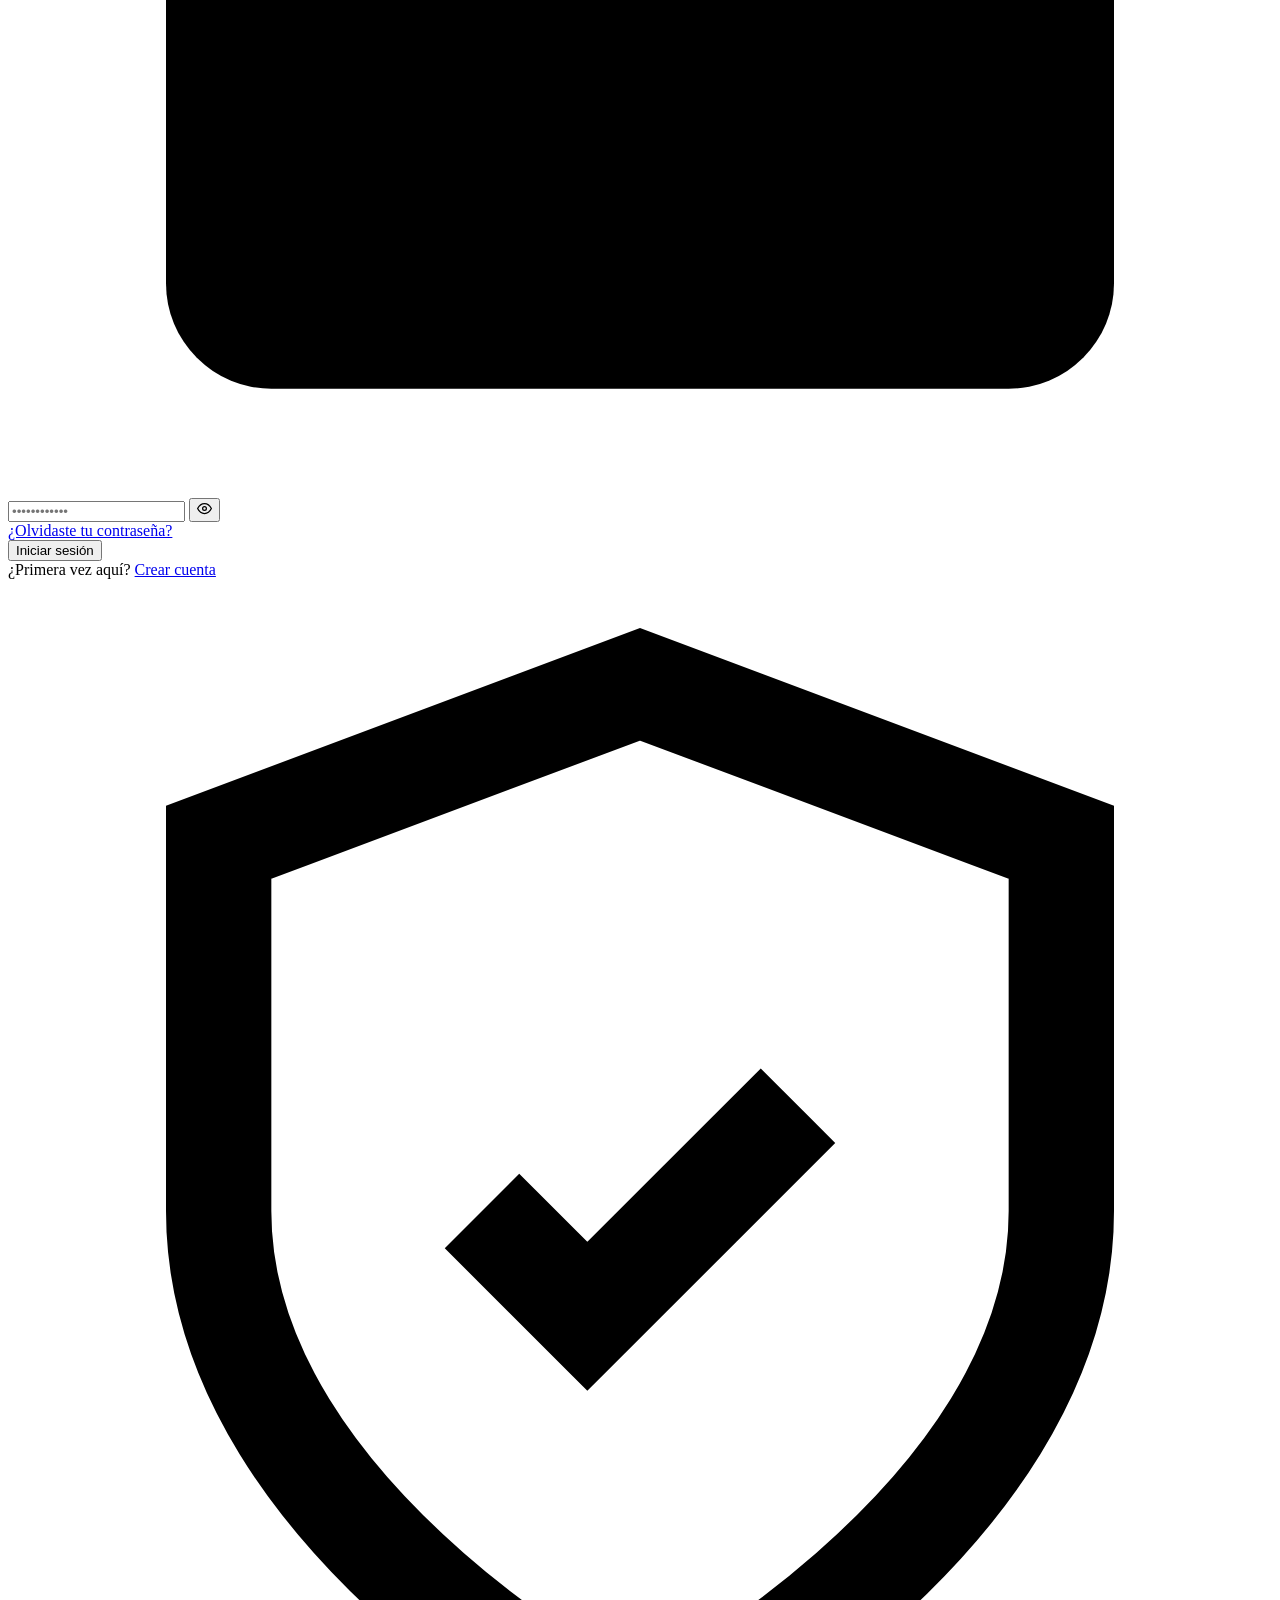
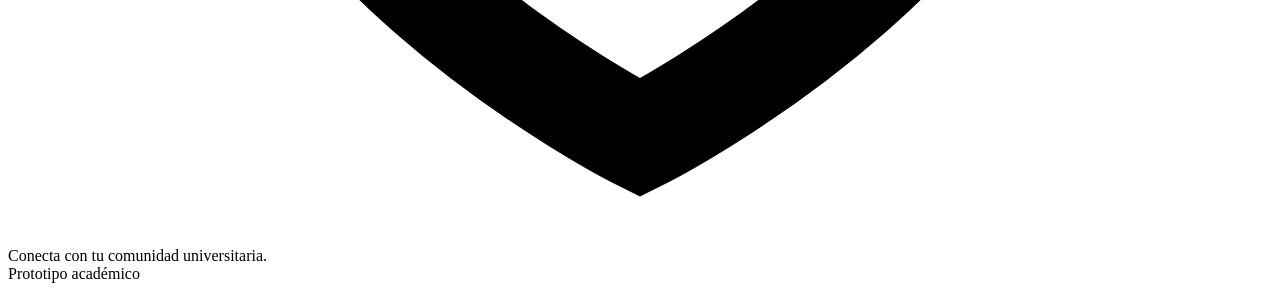
==== commit f885e9a5: "Update title and class names in index.html" ====
--- a/index.html
+++ b/index.html
@@ -3,26 +3,20 @@
 <head>
   <meta charset="UTF-8" />
   <meta name="viewport" content="width=device-width, initial-scale=1.0" />
-  <title>CampusMarket - Iniciar Sesión</title>
+  <title>ESPOL Materiales</title>
   <link rel="preconnect" href="https://fonts.googleapis.com">
   <link rel="preconnect" href="https://fonts.gstatic.com" crossorigin>
   <link href="https://fonts.googleapis.com/css2?family=Plus+Jakarta+Sans:wght@400;500;600;700;800&display=swap" rel="stylesheet">
+  
   <!-- Conectado al CSS centralizado -->
   <link rel="stylesheet" href="style.css">
 </head>
-<body class="body-auth">
-
-  <img src="FONDO INICIAL.jpeg" alt="Fondo CampusMarket" class="bg-full">
+<body class="login-page">
 
   <div class="viewport-canvas">
+    <img src="FONDO INICIAL.jpeg" alt="Fondo ESPOL Materiales" class="bg-full">
 
-    <div class="login-wrapper">
-      
-      <!-- Llamada a tu imagen de logo -->
-      <a href="#" class="brand-top-center">
-        <img src="CAMPUS.jpg" alt="CampusMarket" class="logo-img">
-      </a>
-
+    <div class="login-container">
       <main class="login-card">
         <h2>Bienvenido</h2>
         <p class="subtitle">Encuentra lo que necesitas para tu próximo proyecto.</p>
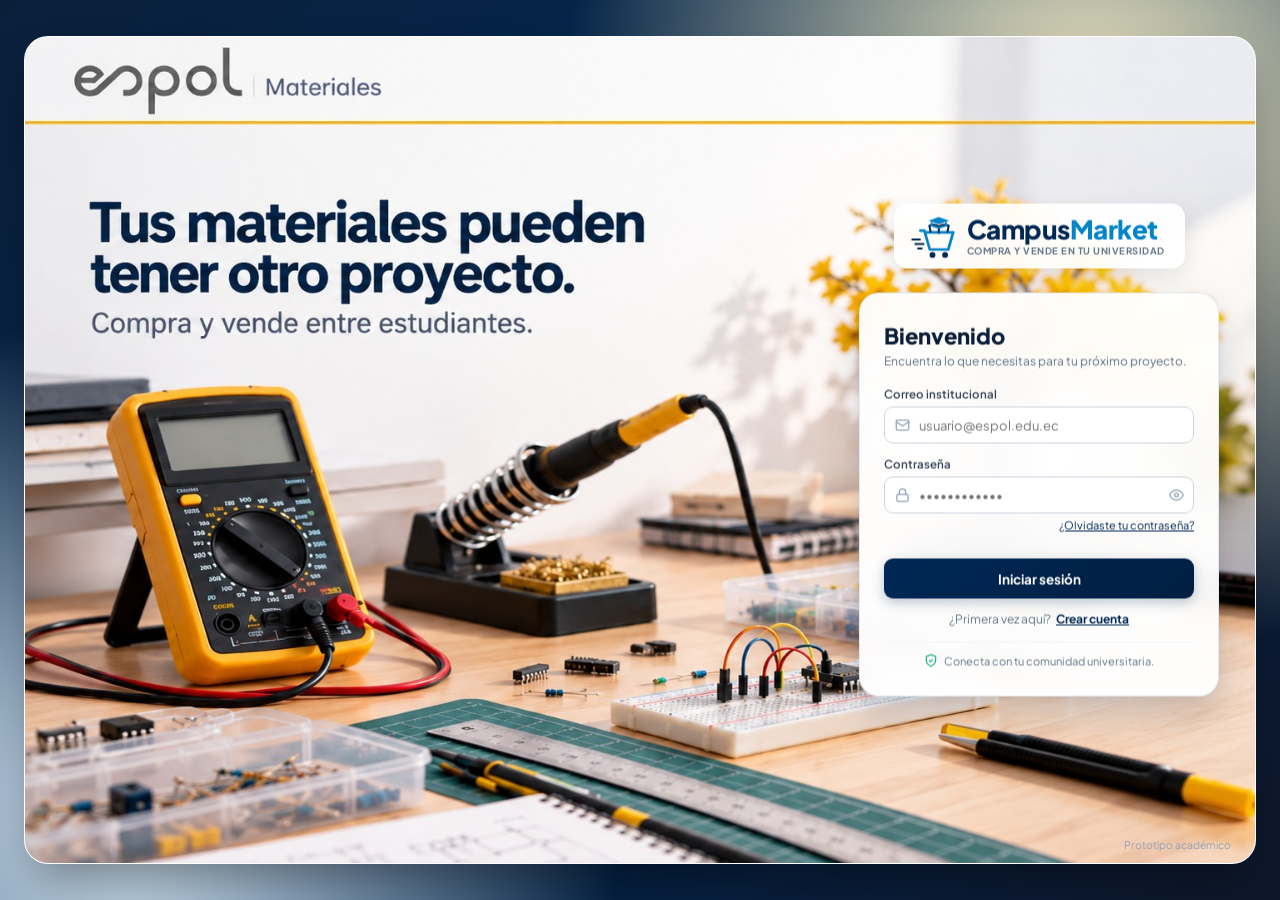
==== commit 2215fc4b: "Modify login page title and styles Updated the title and background image for the login page. Added " ====
--- a/index.html
+++ b/index.html
@@ -1,46 +1,354 @@
 <!DOCTYPE html>
 <html lang="es">
+
 <head>
   <meta charset="UTF-8" />
   <meta name="viewport" content="width=device-width, initial-scale=1.0" />
-  <title>ESPOL Materiales</title>
+  <title>CampusMarket - Iniciar Sesión</title>
+
   <link rel="preconnect" href="https://fonts.googleapis.com">
   <link rel="preconnect" href="https://fonts.gstatic.com" crossorigin>
   <link href="https://fonts.googleapis.com/css2?family=Plus+Jakarta+Sans:wght@400;500;600;700;800&display=swap" rel="stylesheet">
-  
-  <!-- Conectado al CSS centralizado -->
-  <link rel="stylesheet" href="style.css">
+
+  <style>
+    * {
+      box-sizing: border-box;
+      margin: 0;
+      padding: 0;
+      font-family: 'Plus Jakarta Sans', system-ui, -apple-system, sans-serif;
+    }
+
+    body {
+      width: 100vw;
+      height: 100vh;
+      overflow: hidden;
+      background: radial-gradient(circle at 85% 15%, #fef3c7 0%, transparent 40%),
+                  radial-gradient(circle at 10% 90%, #e0f2fe 0%, transparent 35%),
+                  linear-gradient(135deg, #0b1f3a 0%, #002855 50%, #0f172a 100%);
+      display: flex;
+      justify-content: center;
+      align-items: center;
+      padding: 24px;
+    }
+
+    .viewport-canvas {
+      position: relative;
+      width: 100%;
+      max-width: 1440px;
+      height: 92vh;
+      max-height: 850px;
+      background: #ffffff;
+      border-radius: 24px;
+      overflow: hidden;
+      box-shadow: 0 25px 50px -12px rgba(0, 0, 0, 0.45);
+      border: 1px solid rgba(255, 255, 255, 0.2);
+      display: flex;
+      align-items: center;
+    }
+
+    .bg-full {
+      position: absolute;
+      top: 0;
+      left: 0;
+      width: 100%;
+      height: 100%;
+      object-fit: cover;
+      object-position: left center;
+      z-index: 1;
+    }
+
+    .login-wrapper {
+      position: absolute;
+      top: 50%;
+      right: 36px;
+      transform: translateY(-50%);
+      z-index: 10;
+      width: 360px;
+      max-width: 90%;
+      display: flex;
+      flex-direction: column;
+      align-items: center;
+    }
+
+    /* LOGOTIPO REPOSICIONADO SOBRE LA TARJETA */
+    .brand-top-center {
+      display: flex;
+      align-items: center;
+      gap: 12px;
+      text-decoration: none;
+      background: rgba(255, 255, 255, 0.95);
+      padding: 10px 20px 10px 16px;
+      border-radius: 14px;
+      box-shadow: 0 8px 25px rgba(0,0,0,0.1);
+      backdrop-filter: blur(8px);
+      margin-bottom: 24px; /* Espacio entre el logo y la tarjeta de login */
+    }
+
+    .brand-text-container {
+      display: flex;
+      flex-direction: column;
+    }
+
+    .brand-logo-text {
+      font-size: 26px;
+      font-weight: 800;
+      color: #002855;
+      letter-spacing: -0.5px;
+      line-height: 1.1;
+    }
+
+    .brand-logo-text span {
+      color: #0284c7;
+    }
+
+    .brand-subtitle {
+      font-size: 9.5px;
+      font-weight: 700;
+      color: #64748b;
+      letter-spacing: 0.5px;
+      text-transform: uppercase;
+    }
+
+    .login-card {
+      background: rgba(255, 255, 255, 0.96);
+      backdrop-filter: blur(12px);
+      padding: 28px 24px;
+      border-radius: 20px;
+      box-shadow: 0 20px 40px rgba(0, 40, 85, 0.18), 0 4px 12px rgba(0, 0, 0, 0.05);
+      border: 1px solid rgba(226, 232, 240, 0.9);
+      width: 100%;
+    }
+
+    .login-card h2 {
+      font-size: 22px;
+      font-weight: 800;
+      color: #0b1f3a;
+      margin-bottom: 4px;
+    }
+
+    .login-card .subtitle {
+      font-size: 12px;
+      color: #64748b;
+      margin-bottom: 18px;
+    }
+
+    .form-group {
+      margin-bottom: 13px;
+    }
+
+    .form-group label {
+      display: block;
+      font-size: 11.5px;
+      font-weight: 600;
+      color: #334155;
+      margin-bottom: 5px;
+    }
+
+    .input-wrapper {
+      position: relative;
+      display: flex;
+      align-items: center;
+    }
+
+    .input-wrapper svg.icon-left {
+      position: absolute;
+      left: 11px;
+      width: 15px;
+      height: 15px;
+      fill: none;
+      stroke: #94a3b8;
+      stroke-width: 2;
+    }
+
+    .input-wrapper input {
+      width: 100%;
+      padding: 9.5px 12px 9.5px 34px;
+      border: 1px solid #cbd5e1;
+      border-radius: 9px;
+      font-size: 13px;
+      color: #0f172a;
+      outline: none;
+      transition: all 0.2s;
+    }
+
+    .input-wrapper input:focus {
+      border-color: #002855;
+      box-shadow: 0 0 0 3px rgba(0, 40, 85, 0.1);
+    }
+
+    .password-toggle {
+      position: absolute;
+      right: 10px;
+      background: none;
+      border: none;
+      cursor: pointer;
+      display: flex;
+      align-items: center;
+      color: #94a3b8;
+    }
+
+    .forgot-link {
+      display: flex;
+      justify-content: flex-end;
+      margin-top: 5px;
+    }
+
+    .forgot-link a {
+      font-size: 11px;
+      color: #002855;
+      text-decoration: underline;
+    }
+
+    .btn-submit {
+      width: 100%;
+      margin-top: 14px;
+      background: linear-gradient(135deg, #002855 0%, #001f42 100%);
+      color: #ffffff;
+      padding: 11.5px;
+      border: none;
+      border-radius: 9px;
+      font-size: 13.5px;
+      font-weight: 700;
+      cursor: pointer;
+      box-shadow: 0 4px 12px rgba(0, 40, 85, 0.25);
+      transition: all 0.2s;
+    }
+
+    .btn-submit:hover {
+      background: #001530;
+      transform: translateY(-1px);
+      box-shadow: 0 6px 16px rgba(0, 40, 85, 0.35);
+    }
+
+    .signup-row {
+      text-align: center;
+      margin-top: 13px;
+      font-size: 12px;
+      color: #64748b;
+    }
+
+    .signup-row a {
+      color: #002855;
+      font-weight: 700;
+      text-decoration: underline;
+      margin-left: 3px;
+    }
+
+    .community-badge {
+      display: flex;
+      align-items: center;
+      justify-content: center;
+      gap: 6px;
+      margin-top: 15px;
+      padding-top: 11px;
+      border-top: 1px solid #f1f5f9;
+      color: #64748b;
+      font-size: 11px;
+    }
+
+    .community-badge svg {
+      width: 14px;
+      height: 14px;
+      color: #10b981;
+    }
+
+    .academic-footer {
+      position: absolute;
+      bottom: 12px;
+      right: 24px;
+      font-size: 10.5px;
+      color: #94a3b8;
+      z-index: 10;
+    }
+
+    @media (max-width: 880px) {
+      body {
+        padding: 0;
+      }
+
+      .viewport-canvas {
+        height: 100vh;
+        border-radius: 0;
+      }
+
+      .login-wrapper {
+        position: relative;
+        top: auto;
+        right: auto;
+        transform: none;
+        margin: auto;
+      }
+    }
+  </style>
 </head>
-<body class="login-page">
+
+<body>
 
   <div class="viewport-canvas">
-    <img src="FONDO INICIAL.jpeg" alt="Fondo ESPOL Materiales" class="bg-full">
-
-    <div class="login-container">
+    <img src="FONDO INICIAL.jpeg" alt="Fondo CampusMarket" class="bg-full">
+
+    <div class="login-wrapper">
+
+      <!-- LOGO MOVIDO ARRIBA DE "BIENVENIDO" -->
+      <a href="#" class="brand-top-center">
+        <svg width="45" height="45" viewBox="0 0 100 100" fill="none" xmlns="http://www.w3.org/2000/svg">
+
+          <!-- Líneas de velocidad traseras -->
+          <path d="M 5 58 L 22 58 M 12 68 L 30 68 M 18 78 L 26 78" stroke="#002855" stroke-width="4.5" stroke-linecap="round"/>
+
+          <!-- Estructura del carrito -->
+          <path d="M 23 38 L 32 38 L 44 80 L 85 80 L 96 42 L 35 42" fill="none" stroke="#0284c7" stroke-width="6" stroke-linecap="round" stroke-linejoin="round"/>
+
+          <!-- Ruedas -->
+          <circle cx="50" cy="92" r="6.5" fill="#002855"/>
+          <circle cx="78" cy="92" r="6.5" fill="#002855"/>
+
+          <!-- Libro abierto interior -->
+          <path d="M 46 42 L 43 27 Q 56 22 64 29 Q 73 22 86 27 L 83 42" fill="none" stroke="#002855" stroke-width="4.5" stroke-linejoin="round"/>
+          <line x1="64" y1="29" x2="64" y2="45" stroke="#002855" stroke-width="4.5"/>
+
+          <!-- Birrete universitario superior -->
+          <polygon points="64,8 41,16 64,24 87,16" fill="#0284c7"/>
+          <path d="M 48,19 V 27 L 64,32 L 80,27 V 19" fill="none" stroke="#0284c7" stroke-width="4" stroke-linejoin="round"/>
+
+        </svg>
+
+        <div class="brand-text-container">
+          <span class="brand-logo-text">Campus<span>Market</span></span>
+          <span class="brand-subtitle">Compra y vende en tu universidad</span>
+        </div>
+      </a>
+
       <main class="login-card">
         <h2>Bienvenido</h2>
         <p class="subtitle">Encuentra lo que necesitas para tu próximo proyecto.</p>
 
         <form onsubmit="event.preventDefault(); window.location.href='dashboard.html';">
+
           <div class="form-group">
             <label for="email">Correo institucional</label>
+
             <div class="input-wrapper">
               <svg class="icon-left" viewBox="0 0 24 24" stroke-linecap="round" stroke-linejoin="round">
                 <rect x="2" y="4" width="20" height="16" rx="2"></rect>
                 <path d="m22 7-8.97 5.7a1.94 1.94 0 0 1-2.06 0L2 7"></path>
               </svg>
+
               <input type="email" id="email" placeholder="usuario@espol.edu.ec" required />
             </div>
           </div>
 
           <div class="form-group">
             <label for="password">Contraseña</label>
+
             <div class="input-wrapper">
               <svg class="icon-left" viewBox="0 0 24 24" stroke-linecap="round" stroke-linejoin="round">
                 <rect x="3" y="11" width="18" height="11" rx="2" ry="2"></rect>
                 <path d="M7 11V7a5 5 0 0 1 10 0v4"></path>
               </svg>
+
               <input type="password" id="password" placeholder="••••••••••••" required />
+
               <button type="button" class="password-toggle" id="togglePassword">
                 <svg width="15" height="15" viewBox="0 0 24 24" fill="none" stroke="currentColor" stroke-width="2">
                   <path d="M1 12s4-8 11-8 11 8 11 8-4 8-11 8-11-8-11-8z"></path>
@@ -48,6 +356,7 @@
                 </svg>
               </button>
             </div>
+
             <div class="forgot-link">
               <a href="#">¿Olvidaste tu contraseña?</a>
             </div>
@@ -64,8 +373,10 @@
               <path d="M12 22s8-4 8-10V5l-8-3-8 3v7c0 6 8 10 8 10z"></path>
               <path d="m9 12 2 2 4-4"></path>
             </svg>
+
             <span>Conecta con tu comunidad universitaria.</span>
           </div>
+
         </form>
       </main>
     </div>
@@ -78,9 +389,11 @@
   <script>
     const toggleBtn = document.getElementById('togglePassword');
     const pwdInput = document.getElementById('password');
+
     toggleBtn.addEventListener('click', () => {
       pwdInput.type = pwdInput.type === 'password' ? 'text' : 'password';
     });
   </script>
+
 </body>
 </html>
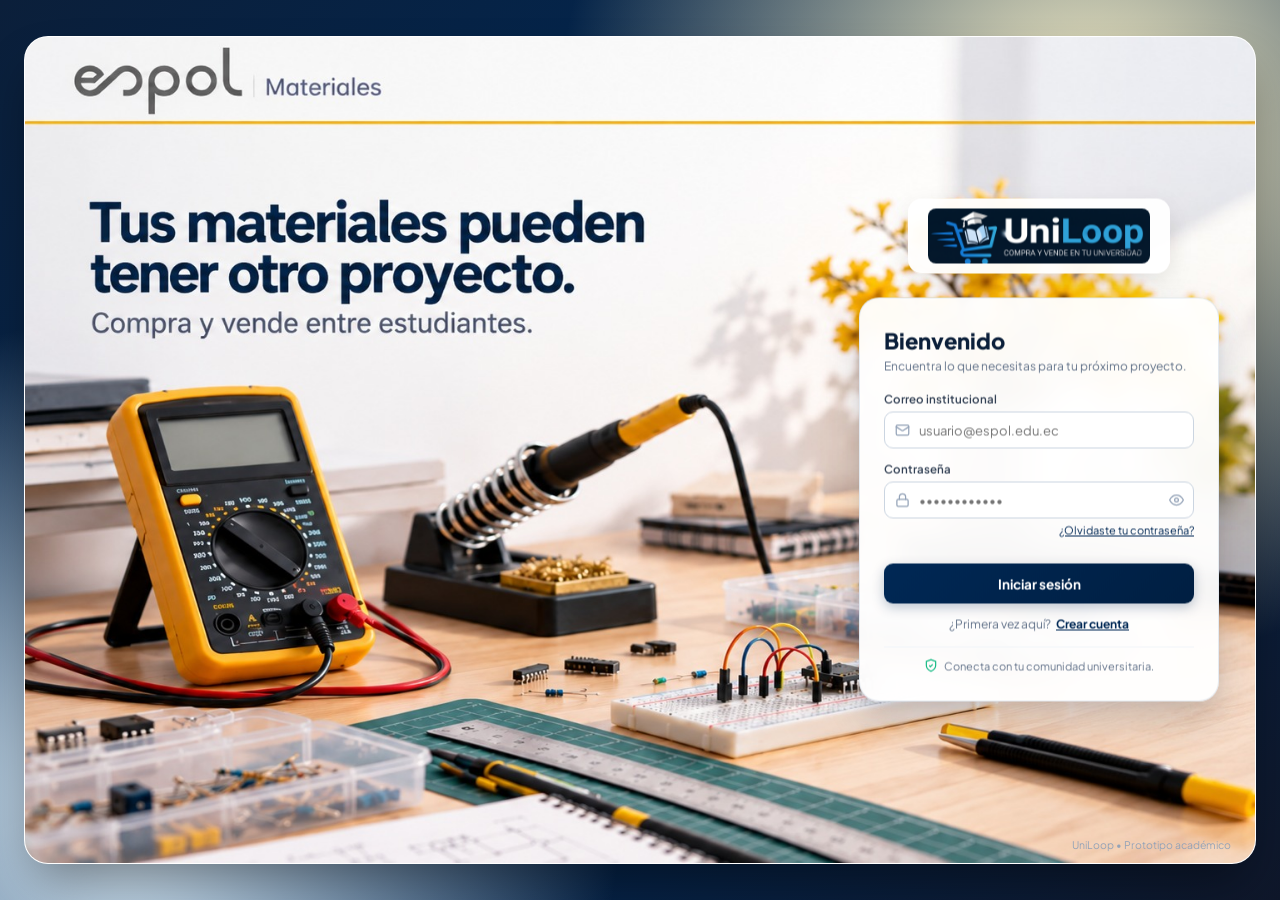
==== commit 56218b6b: "Update index.html" ====
--- a/index.html
+++ b/index.html
@@ -1,10 +1,9 @@
 <!DOCTYPE html>
 <html lang="es">
-
 <head>
   <meta charset="UTF-8" />
   <meta name="viewport" content="width=device-width, initial-scale=1.0" />
-  <title>CampusMarket - Iniciar Sesión</title>
+  <title>UniLoop - Iniciar Sesión</title>
 
   <link rel="preconnect" href="https://fonts.googleapis.com">
   <link rel="preconnect" href="https://fonts.gstatic.com" crossorigin>
@@ -74,10 +73,11 @@
     .brand-top-center {
       display: flex;
       align-items: center;
+      justify-content: center;
       gap: 12px;
       text-decoration: none;
       background: rgba(255, 255, 255, 0.95);
-      padding: 10px 20px 10px 16px;
+      padding: 10px 20px;
       border-radius: 14px;
       box-shadow: 0 8px 25px rgba(0,0,0,0.1);
       backdrop-filter: blur(8px);
@@ -265,12 +265,10 @@
       body {
         padding: 0;
       }
-
       .viewport-canvas {
         height: 100vh;
         border-radius: 0;
       }
-
       .login-wrapper {
         position: relative;
         top: auto;
@@ -281,42 +279,16 @@
     }
   </style>
 </head>
-
 <body>
 
   <div class="viewport-canvas">
-    <img src="FONDO INICIAL.jpeg" alt="Fondo CampusMarket" class="bg-full">
+    <img src="FONDO INICIAL.jpeg" alt="Fondo UniLoop" class="bg-full">
 
     <div class="login-wrapper">
 
       <!-- LOGO MOVIDO ARRIBA DE "BIENVENIDO" -->
       <a href="#" class="brand-top-center">
-        <svg width="45" height="45" viewBox="0 0 100 100" fill="none" xmlns="http://www.w3.org/2000/svg">
-
-          <!-- Líneas de velocidad traseras -->
-          <path d="M 5 58 L 22 58 M 12 68 L 30 68 M 18 78 L 26 78" stroke="#002855" stroke-width="4.5" stroke-linecap="round"/>
-
-          <!-- Estructura del carrito -->
-          <path d="M 23 38 L 32 38 L 44 80 L 85 80 L 96 42 L 35 42" fill="none" stroke="#0284c7" stroke-width="6" stroke-linecap="round" stroke-linejoin="round"/>
-
-          <!-- Ruedas -->
-          <circle cx="50" cy="92" r="6.5" fill="#002855"/>
-          <circle cx="78" cy="92" r="6.5" fill="#002855"/>
-
-          <!-- Libro abierto interior -->
-          <path d="M 46 42 L 43 27 Q 56 22 64 29 Q 73 22 86 27 L 83 42" fill="none" stroke="#002855" stroke-width="4.5" stroke-linejoin="round"/>
-          <line x1="64" y1="29" x2="64" y2="45" stroke="#002855" stroke-width="4.5"/>
-
-          <!-- Birrete universitario superior -->
-          <polygon points="64,8 41,16 64,24 87,16" fill="#0284c7"/>
-          <path d="M 48,19 V 27 L 64,32 L 80,27 V 19" fill="none" stroke="#0284c7" stroke-width="4" stroke-linejoin="round"/>
-
-        </svg>
-
-        <div class="brand-text-container">
-          <span class="brand-logo-text">Campus<span>Market</span></span>
-          <span class="brand-subtitle">Compra y vende en tu universidad</span>
-        </div>
+        <img src="UNILOOP.jpg" alt="UniLoop" style="height: 55px; border-radius: 8px; object-fit: contain;">
       </a>
 
       <main class="login-card">
@@ -382,7 +354,7 @@
     </div>
 
     <div class="academic-footer">
-      Prototipo académico
+      UniLoop • Prototipo académico
     </div>
   </div>
 
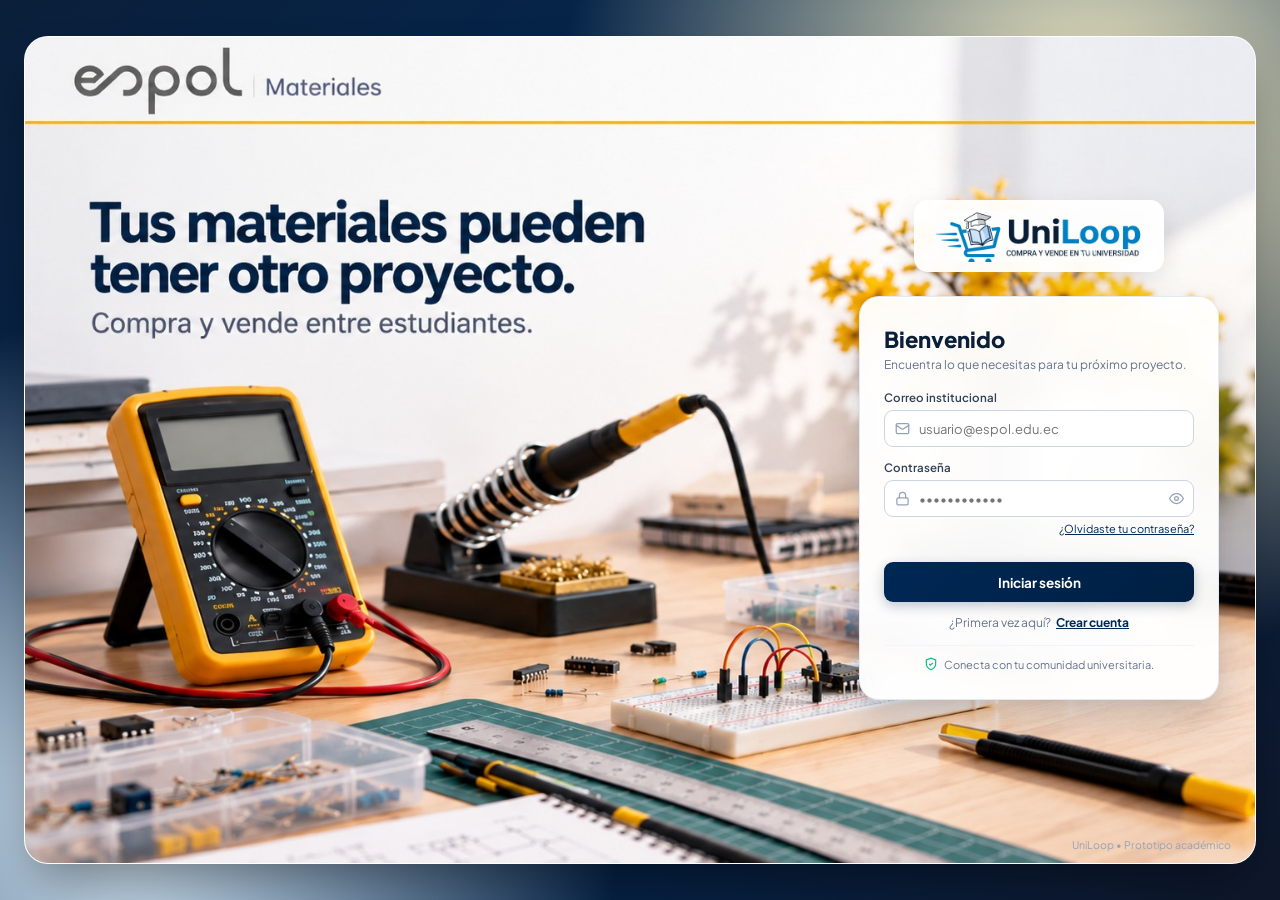
==== commit 097ac3e3: "Update index.html" ====
--- a/index.html
+++ b/index.html
@@ -1,5 +1,6 @@
 <!DOCTYPE html>
 <html lang="es">
+
 <head>
   <meta charset="UTF-8" />
   <meta name="viewport" content="width=device-width, initial-scale=1.0" />
@@ -265,10 +266,12 @@
       body {
         padding: 0;
       }
+
       .viewport-canvas {
         height: 100vh;
         border-radius: 0;
       }
+
       .login-wrapper {
         position: relative;
         top: auto;
@@ -279,6 +282,7 @@
     }
   </style>
 </head>
+
 <body>
 
   <div class="viewport-canvas">
@@ -288,7 +292,8 @@
 
       <!-- LOGO MOVIDO ARRIBA DE "BIENVENIDO" -->
       <a href="#" class="brand-top-center">
-        <img src="UNILOOP.jpg" alt="UniLoop" style="height: 55px; border-radius: 8px; object-fit: contain;">
+        <!-- Se reemplaza el SVG anterior por el nuevo logotipo en formato JPG -->
+        <img src="INICIO.jpg" alt="UniLoop" style="height: 52px; border-radius: 8px; object-fit: contain;">
       </a>
 
       <main class="login-card">
@@ -368,4 +373,5 @@
   </script>
 
 </body>
+
 </html>
